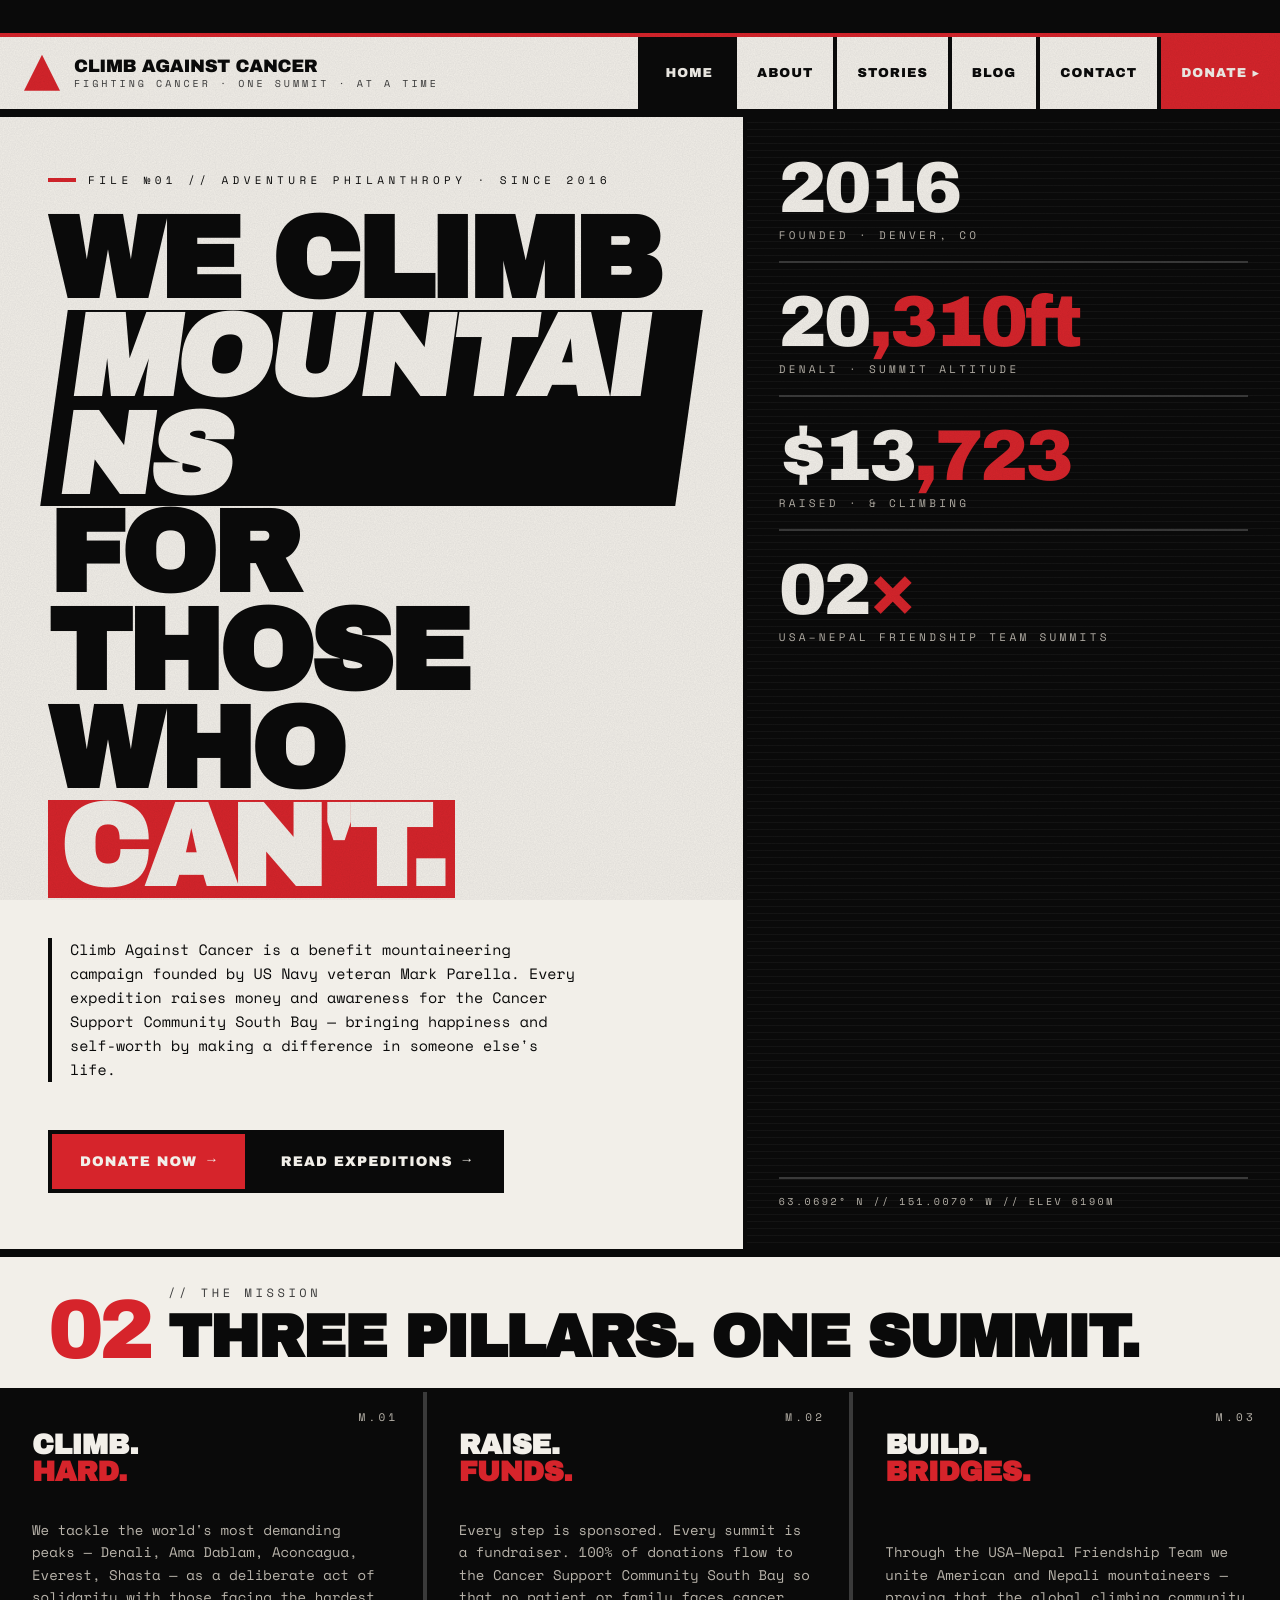
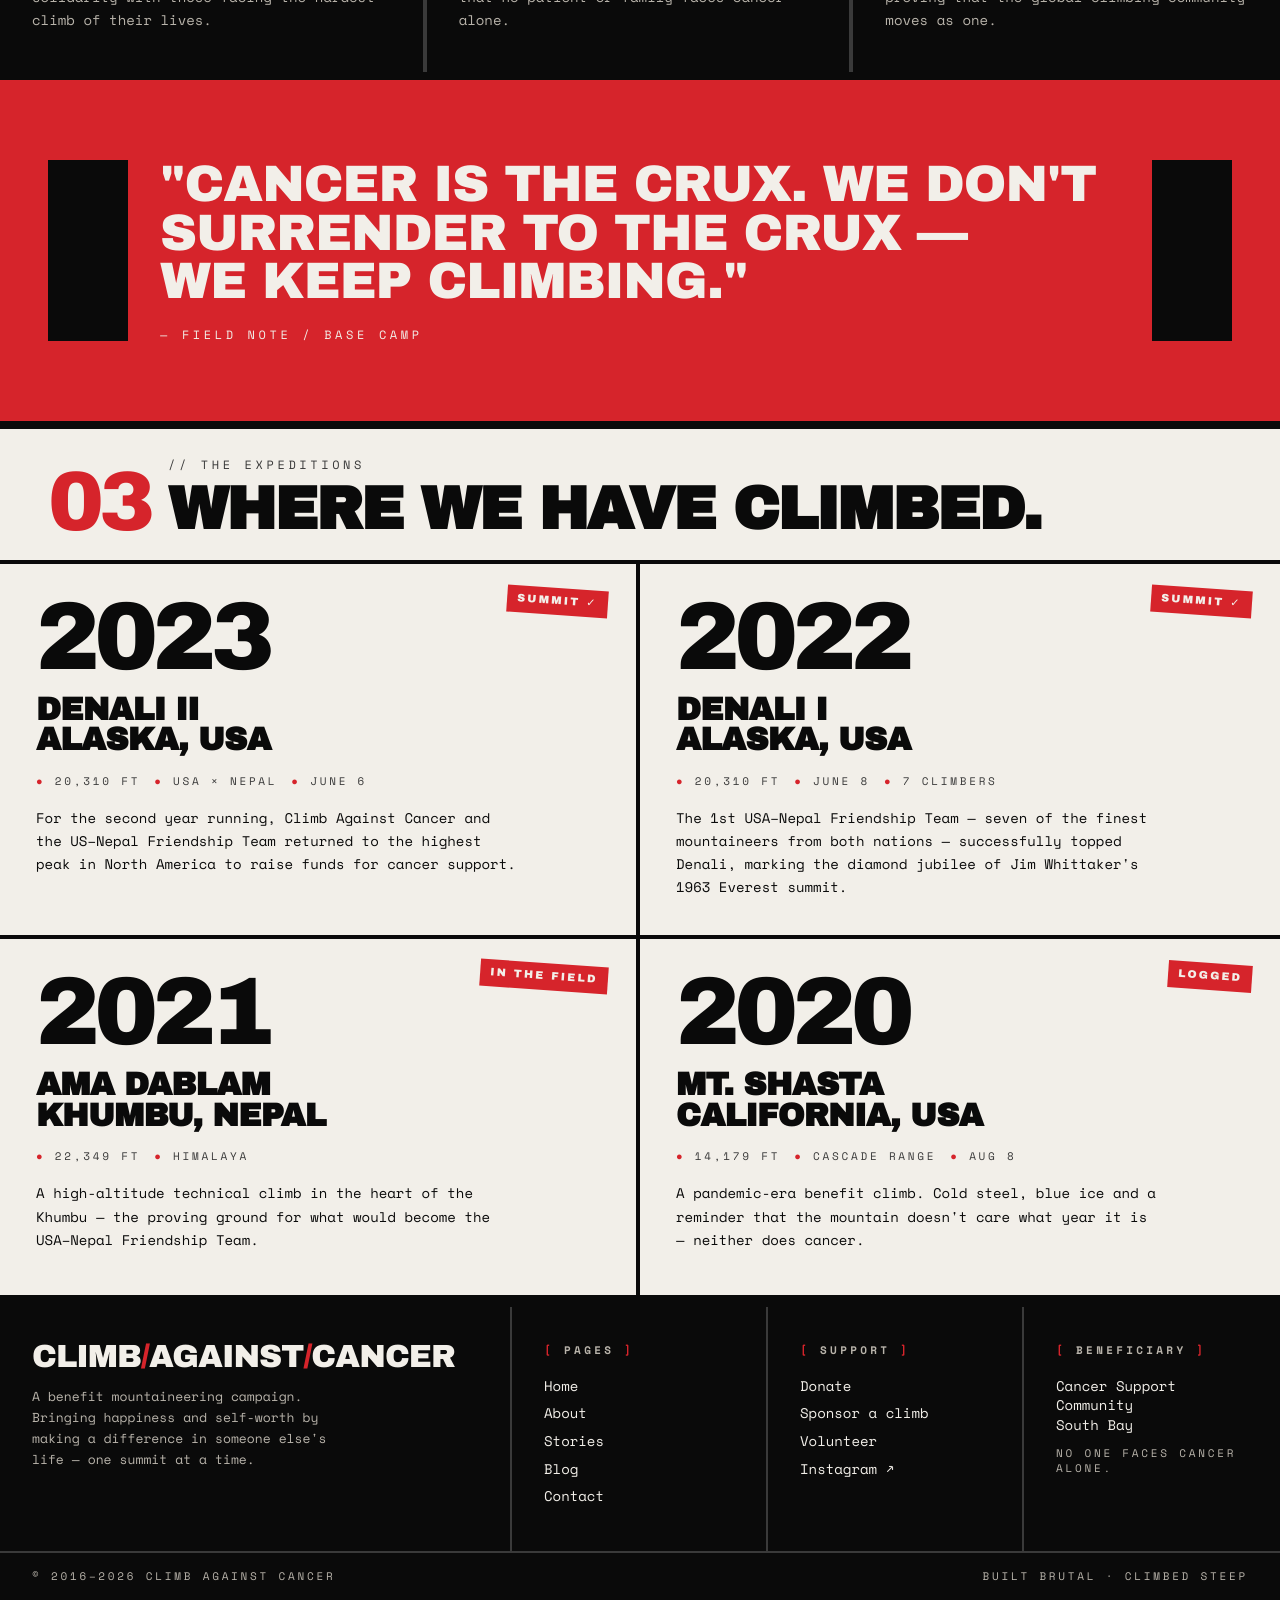
==== index.html @ 1053ac54 "Build brutalist Climb Against Cancer campaign site Stark multi-page static site (Home, About, Storie" ====
<!doctype html>
<html lang="en">
<head>
  <meta charset="utf-8" />
  <meta name="viewport" content="width=device-width, initial-scale=1" />
  <title>CLIMB AGAINST CANCER // Fighting cancer through adventure philanthropy</title>
  <meta name="description" content="Climb Against Cancer — founded 2016 by Mark Parella. Mountains climbed for those fighting cancer." />
  <link rel="stylesheet" href="styles.css" />
</head>
<body>

<div class="ticker">
  <div class="ticker__track">
    <span>EST. 2016</span>
    <span>DENVER · COLORADO</span>
    <span>BENEFITING CANCER SUPPORT COMMUNITY SOUTH BAY</span>
    <span>USA × NEPAL FRIENDSHIP TEAM</span>
    <span>DENALI · SHASTA · AMA DABLAM · ACONCAGUA · EVEREST</span>
    <span>NO ONE FACES CANCER ALONE</span>
    <span>EST. 2016</span>
    <span>DENVER · COLORADO</span>
    <span>BENEFITING CANCER SUPPORT COMMUNITY SOUTH BAY</span>
  </div>
</div>

<nav class="nav">
  <div class="nav__inner">
    <a class="brand" href="index.html">
      <span class="brand__mark"></span>
      <span class="brand__name">
        Climb Against Cancer
        <small>FIGHTING CANCER · ONE SUMMIT · AT A TIME</small>
      </span>
    </a>
    <div class="nav__links">
      <a href="index.html" class="is-active">Home</a>
      <a href="about.html">About</a>
      <a href="stories.html">Stories</a>
      <a href="blog.html">Blog</a>
      <a href="contact.html">Contact</a>
      <a href="contact.html#donate" class="is-cta">Donate ▸</a>
    </div>
  </div>
</nav>

<header class="hero">
  <div class="hero__grid">
    <div class="hero__main">
      <div>
        <p class="eyebrow">FILE №01 // ADVENTURE PHILANTHROPY · SINCE 2016</p>
        <h1 class="hero__title">
          We climb<br />
          <em>mountains</em><br />
          for those who<br />
          <strong>can't.</strong>
        </h1>
      </div>
      <p class="hero__lede">
        Climb Against Cancer is a benefit mountaineering campaign founded by US Navy
        veteran Mark Parella. Every expedition raises money and awareness for the
        Cancer Support Community South Bay — bringing happiness and self-worth by
        making a difference in someone else's life.
      </p>
      <div class="hero__cta">
        <a href="contact.html#donate" class="btn btn--blood">Donate Now <span class="btn__arrow">→</span></a>
        <a href="stories.html" class="btn btn--ink">Read Expeditions <span class="btn__arrow">→</span></a>
      </div>
    </div>

    <aside class="hero__side">
      <div class="hero__stats">
        <div class="stat">
          <div class="stat__num">2016</div>
          <div class="stat__label">Founded · Denver, CO</div>
          <hr />
        </div>
        <div class="stat">
          <div class="stat__num">20<span>,310</span><span style="color:var(--blood)">ft</span></div>
          <div class="stat__label">Denali · summit altitude</div>
          <hr />
        </div>
        <div class="stat">
          <div class="stat__num">$13<span>,723</span></div>
          <div class="stat__label">Raised · & climbing</div>
          <hr />
        </div>
        <div class="stat">
          <div class="stat__num">02<span>×</span></div>
          <div class="stat__label">USA–Nepal Friendship Team summits</div>
        </div>
      </div>
      <div class="hero__coords">63.0692° N // 151.0070° W // ELEV 6190M</div>
    </aside>
  </div>
</header>

<section>
  <div class="section-head">
    <div class="section-head__num">02</div>
    <h2 class="section-head__title">
      <small>// THE MISSION</small>
      Three pillars. One summit.
    </h2>
  </div>
  <div class="mission">
    <div class="mission__cell" data-num="M.01">
      <h3 class="mission__title">Climb. <span>Hard.</span></h3>
      <p class="mission__body">
        We tackle the world's most demanding peaks — Denali, Ama Dablam, Aconcagua,
        Everest, Shasta — as a deliberate act of solidarity with those facing the
        hardest climb of their lives.
      </p>
    </div>
    <div class="mission__cell" data-num="M.02">
      <h3 class="mission__title">Raise. <span>Funds.</span></h3>
      <p class="mission__body">
        Every step is sponsored. Every summit is a fundraiser. 100% of donations
        flow to the Cancer Support Community South Bay so that no patient or
        family faces cancer alone.
      </p>
    </div>
    <div class="mission__cell" data-num="M.03">
      <h3 class="mission__title">Build. <span>Bridges.</span></h3>
      <p class="mission__body">
        Through the USA–Nepal Friendship Team we unite American and Nepali
        mountaineers — proving that the global climbing community moves as one.
      </p>
    </div>
  </div>
</section>

<section class="quote">
  <div class="quote__bar"></div>
  <div>
    <p class="quote__text">
      "Cancer is the crux. We don't surrender to the crux —<br />
      we keep climbing."
      <span class="quote__attr">— FIELD NOTE / BASE CAMP</span>
    </p>
  </div>
  <div class="quote__bar"></div>
</section>

<section>
  <div class="section-head">
    <div class="section-head__num">03</div>
    <h2 class="section-head__title">
      <small>// THE EXPEDITIONS</small>
      Where we have climbed.
    </h2>
  </div>
  <div class="expeditions">
    <article class="expedition">
      <div class="expedition__year">2023</div>
      <h3 class="expedition__name">Denali II<br />Alaska, USA</h3>
      <p class="expedition__meta"><span>20,310 FT</span><span>USA × NEPAL</span><span>JUNE 6</span></p>
      <p class="expedition__body">
        For the second year running, Climb Against Cancer and the US–Nepal Friendship
        Team returned to the highest peak in North America to raise funds for cancer
        support.
      </p>
      <div class="expedition__tag">Summit ✓</div>
    </article>
    <article class="expedition">
      <div class="expedition__year">2022</div>
      <h3 class="expedition__name">Denali I<br />Alaska, USA</h3>
      <p class="expedition__meta"><span>20,310 FT</span><span>JUNE 8</span><span>7 CLIMBERS</span></p>
      <p class="expedition__body">
        The 1st USA–Nepal Friendship Team — seven of the finest mountaineers from
        both nations — successfully topped Denali, marking the diamond jubilee of
        Jim Whittaker's 1963 Everest summit.
      </p>
      <div class="expedition__tag">Summit ✓</div>
    </article>
    <article class="expedition">
      <div class="expedition__year">2021</div>
      <h3 class="expedition__name">Ama Dablam<br />Khumbu, Nepal</h3>
      <p class="expedition__meta"><span>22,349 FT</span><span>HIMALAYA</span></p>
      <p class="expedition__body">
        A high-altitude technical climb in the heart of the Khumbu — the
        proving ground for what would become the USA–Nepal Friendship Team.
      </p>
      <div class="expedition__tag">In the field</div>
    </article>
    <article class="expedition">
      <div class="expedition__year">2020</div>
      <h3 class="expedition__name">Mt. Shasta<br />California, USA</h3>
      <p class="expedition__meta"><span>14,179 FT</span><span>CASCADE RANGE</span><span>AUG 8</span></p>
      <p class="expedition__body">
        A pandemic-era benefit climb. Cold steel, blue ice and a reminder that the
        mountain doesn't care what year it is — neither does cancer.
      </p>
      <div class="expedition__tag">Logged</div>
    </article>
  </div>
</section>

<footer>
  <div class="foot">
    <div class="foot__cell">
      <div class="foot__brand">Climb<span>/</span>Against<span>/</span>Cancer</div>
      <p style="font-size:13px; color:var(--concrete); max-width:38ch; line-height:1.6;">
        A benefit mountaineering campaign. Bringing happiness and self-worth by
        making a difference in someone else's life — one summit at a time.
      </p>
    </div>
    <div class="foot__cell">
      <h4>Pages</h4>
      <ul>
        <li><a href="index.html">Home</a></li>
        <li><a href="about.html">About</a></li>
        <li><a href="stories.html">Stories</a></li>
        <li><a href="blog.html">Blog</a></li>
        <li><a href="contact.html">Contact</a></li>
      </ul>
    </div>
    <div class="foot__cell">
      <h4>Support</h4>
      <ul>
        <li><a href="contact.html#donate">Donate</a></li>
        <li><a href="contact.html">Sponsor a climb</a></li>
        <li><a href="contact.html">Volunteer</a></li>
        <li><a href="https://www.instagram.com/climbagainstcancer/" rel="noopener">Instagram ↗</a></li>
      </ul>
    </div>
    <div class="foot__cell">
      <h4>Beneficiary</h4>
      <ul>
        <li>Cancer Support Community<br />South Bay</li>
        <li style="margin-top:10px; color:var(--concrete); font-size:11px; letter-spacing:.25em; text-transform:uppercase;">No one faces cancer alone.</li>
      </ul>
    </div>
  </div>
  <div class="foot__bottom">
    <span>© 2016–2026 Climb Against Cancer</span>
    <span>Built brutal · Climbed steep</span>
  </div>
</footer>

</body>
</html>
---- styles.css ----
/* ============================================================
   CLIMB AGAINST CANCER — RAW BRUTALIST STYLESHEET
   ============================================================ */

@import url('https://fonts.googleapis.com/css2?family=Archivo+Black&family=Space+Mono:wght@400;700&family=Bebas+Neue&display=swap');

:root {
  --ink: #0a0a0a;
  --paper: #f2efe9;
  --blood: #d6242b;
  --concrete: #b8b3aa;
  --steel: #1c1c1c;
  --rebar: #3a3a3a;
  --warning: #f5d300;
  --bar: 4px;
  --slab: 8px;
}

* { box-sizing: border-box; margin: 0; padding: 0; }

html, body {
  background: var(--paper);
  color: var(--ink);
  font-family: 'Space Mono', 'Courier New', monospace;
  line-height: 1.4;
  -webkit-font-smoothing: none;
  font-smoothing: none;
  text-rendering: geometricPrecision;
}

/* ---- INDUSTRIAL NOISE TEXTURE ---- */
body::before {
  content: "";
  position: fixed;
  inset: 0;
  pointer-events: none;
  z-index: 999;
  opacity: 0.08;
  mix-blend-mode: multiply;
  background-image: url("data:image/svg+xml;utf8,<svg xmlns='http://www.w3.org/2000/svg' width='160' height='160'><filter id='n'><feTurbulence type='fractalNoise' baseFrequency='0.85' numOctaves='2' stitchTiles='stitch'/><feColorMatrix values='0 0 0 0 0 0 0 0 0 0 0 0 0 0 0 0 0 0 1 0'/></filter><rect width='100%' height='100%' filter='url(%23n)'/></svg>");
}

a { color: inherit; text-decoration: none; }

::selection { background: var(--blood); color: var(--paper); }

/* ============================================================
   TICKER BAR
   ============================================================ */
.ticker {
  background: var(--ink);
  color: var(--paper);
  border-bottom: var(--bar) solid var(--blood);
  overflow: hidden;
  white-space: nowrap;
  font-family: 'Space Mono', monospace;
  font-weight: 700;
  font-size: 12px;
  letter-spacing: 0.18em;
  text-transform: uppercase;
  padding: 8px 0;
}
.ticker__track {
  display: inline-block;
  padding-left: 100%;
  animation: scroll 28s linear infinite;
}
.ticker__track span { margin-right: 48px; }
.ticker__track span::before { content: "//// "; color: var(--blood); }
@keyframes scroll {
  0%   { transform: translateX(0); }
  100% { transform: translateX(-100%); }
}

/* ============================================================
   NAV
   ============================================================ */
.nav {
  background: var(--paper);
  border-bottom: var(--slab) solid var(--ink);
  padding: 0;
}
.nav__inner {
  display: grid;
  grid-template-columns: 1fr auto;
  align-items: stretch;
}
.brand {
  padding: 18px 24px;
  border-right: var(--bar) solid var(--ink);
  display: flex;
  align-items: center;
  gap: 14px;
}
.brand__mark {
  width: 36px; height: 36px;
  background: var(--blood);
  position: relative;
  flex-shrink: 0;
  clip-path: polygon(0 100%, 50% 0, 100% 100%);
}
.brand__name {
  font-family: 'Archivo Black', sans-serif;
  text-transform: uppercase;
  font-size: 18px;
  letter-spacing: -0.02em;
  line-height: 1;
}
.brand__name small {
  display: block;
  font-family: 'Space Mono', monospace;
  font-size: 10px;
  font-weight: 400;
  letter-spacing: 0.3em;
  margin-top: 4px;
  color: var(--rebar);
}
.nav__links {
  display: flex;
}
.nav__links a {
  padding: 0 20px;
  display: flex;
  align-items: center;
  font-family: 'Archivo Black', sans-serif;
  text-transform: uppercase;
  font-size: 13px;
  letter-spacing: 0.08em;
  border-left: var(--bar) solid var(--ink);
  background: var(--paper);
  transition: background 0.05s linear, color 0.05s linear;
}
.nav__links a:hover { background: var(--ink); color: var(--paper); }
.nav__links a.is-active { background: var(--ink); color: var(--paper); }
.nav__links a.is-cta { background: var(--blood); color: var(--paper); }
.nav__links a.is-cta:hover { background: var(--ink); }

/* ============================================================
   HERO
   ============================================================ */
.hero {
  position: relative;
  background: var(--paper);
  border-bottom: var(--slab) solid var(--ink);
  overflow: hidden;
}
.hero__grid {
  display: grid;
  grid-template-columns: 1.4fr 1fr;
  min-height: 70vh;
}
.hero__main {
  padding: 56px 48px;
  border-right: var(--bar) solid var(--ink);
  display: flex;
  flex-direction: column;
  justify-content: space-between;
  gap: 40px;
  position: relative;
}
.eyebrow {
  font-family: 'Space Mono', monospace;
  font-size: 11px;
  letter-spacing: 0.4em;
  text-transform: uppercase;
  display: flex;
  align-items: center;
  gap: 12px;
}
.eyebrow::before {
  content: "";
  width: 28px; height: 4px; background: var(--blood);
}
.hero__title {
  font-family: 'Archivo Black', sans-serif;
  text-transform: uppercase;
  font-size: clamp(56px, 9vw, 144px);
  line-height: 0.85;
  letter-spacing: -0.04em;
  word-break: break-word;
  margin-top: 24px;
}
.hero__title em {
  font-style: normal;
  background: var(--ink);
  color: var(--paper);
  padding: 0 0.1em;
  display: inline-block;
  transform: skewX(-8deg);
  margin: 0 0.05em;
}
.hero__title strong {
  background: var(--blood);
  color: var(--paper);
  padding: 0 0.1em;
  display: inline-block;
  font-weight: 900;
}
.hero__lede {
  max-width: 540px;
  font-size: 15px;
  line-height: 1.6;
  border-left: var(--bar) solid var(--ink);
  padding-left: 18px;
}
.hero__cta {
  display: flex;
  flex-wrap: wrap;
  gap: 0;
  margin-top: 8px;
}
.btn {
  font-family: 'Archivo Black', sans-serif;
  text-transform: uppercase;
  font-size: 14px;
  letter-spacing: 0.08em;
  padding: 18px 28px;
  border: var(--bar) solid var(--ink);
  background: var(--paper);
  color: var(--ink);
  cursor: pointer;
  display: inline-flex;
  align-items: center;
  gap: 10px;
  transition: transform 0.06s linear;
}
.btn:hover { transform: translate(-3px, -3px); box-shadow: 6px 6px 0 var(--ink); }
.btn--blood { background: var(--blood); color: var(--paper); border-color: var(--ink); }
.btn--ink   { background: var(--ink); color: var(--paper); }
.btn--blood:hover { box-shadow: 6px 6px 0 var(--ink); }
.btn__arrow { font-family: monospace; }

.hero__side {
  background: var(--ink);
  color: var(--paper);
  padding: 40px 32px;
  display: flex;
  flex-direction: column;
  justify-content: space-between;
  position: relative;
  overflow: hidden;
}
.hero__side::after {
  content: "";
  position: absolute;
  inset: 0;
  background-image:
    repeating-linear-gradient(
      0deg,
      transparent 0,
      transparent 6px,
      rgba(255,255,255,0.04) 6px,
      rgba(255,255,255,0.04) 7px
    );
  pointer-events: none;
}
.hero__stats { display: grid; gap: 28px; position: relative; z-index: 1; }
.stat__num {
  font-family: 'Archivo Black', sans-serif;
  font-size: 72px;
  line-height: 0.9;
  letter-spacing: -0.04em;
  color: var(--paper);
}
.stat__num span { color: var(--blood); }
.stat__label {
  font-family: 'Space Mono', monospace;
  font-size: 11px;
  text-transform: uppercase;
  letter-spacing: 0.3em;
  color: var(--concrete);
  margin-top: 6px;
}
.stat hr { border: 0; border-top: 2px solid var(--rebar); margin-top: 18px; }

.hero__coords {
  font-family: 'Space Mono', monospace;
  font-size: 10px;
  letter-spacing: 0.25em;
  text-transform: uppercase;
  color: var(--concrete);
  position: relative;
  z-index: 1;
  border-top: 2px solid var(--rebar);
  padding-top: 16px;
}

/* ============================================================
   SECTION SCAFFOLDING
   ============================================================ */
section { border-bottom: var(--slab) solid var(--ink); }

.section-head {
  display: grid;
  grid-template-columns: 120px 1fr;
  align-items: end;
  padding: 32px 48px 24px;
  background: var(--paper);
  border-bottom: var(--bar) solid var(--ink);
}
.section-head__num {
  font-family: 'Archivo Black', sans-serif;
  font-size: 84px;
  line-height: 0.8;
  color: var(--blood);
  letter-spacing: -0.06em;
}
.section-head__title {
  font-family: 'Archivo Black', sans-serif;
  text-transform: uppercase;
  font-size: clamp(32px, 5vw, 60px);
  line-height: 0.9;
  letter-spacing: -0.03em;
}
.section-head__title small {
  display: block;
  font-family: 'Space Mono', monospace;
  font-size: 12px;
  font-weight: 400;
  letter-spacing: 0.3em;
  margin-bottom: 10px;
  color: var(--rebar);
}

/* ============================================================
   MISSION SLABS
   ============================================================ */
.mission {
  display: grid;
  grid-template-columns: repeat(3, 1fr);
  background: var(--ink);
  color: var(--paper);
}
.mission__cell {
  padding: 40px 32px;
  border-right: var(--bar) solid var(--rebar);
  position: relative;
  min-height: 280px;
  display: flex;
  flex-direction: column;
  justify-content: space-between;
}
.mission__cell:last-child { border-right: 0; }
.mission__cell::before {
  content: attr(data-num);
  position: absolute;
  top: 18px; right: 24px;
  font-family: 'Space Mono', monospace;
  font-size: 11px;
  letter-spacing: 0.3em;
  color: var(--concrete);
}
.mission__title {
  font-family: 'Archivo Black', sans-serif;
  text-transform: uppercase;
  font-size: 28px;
  line-height: 0.95;
  letter-spacing: -0.02em;
}
.mission__title span { color: var(--blood); display: block; }
.mission__body {
  font-size: 14px;
  color: var(--concrete);
  line-height: 1.6;
  margin-top: 18px;
}

/* ============================================================
   EXPEDITION GRID (STORIES)
   ============================================================ */
.expeditions {
  display: grid;
  grid-template-columns: repeat(2, 1fr);
}
.expedition {
  padding: 36px 36px;
  border-right: var(--bar) solid var(--ink);
  border-bottom: var(--bar) solid var(--ink);
  background: var(--paper);
  position: relative;
  display: flex;
  flex-direction: column;
  gap: 18px;
  min-height: 360px;
  transition: background 0.08s linear, color 0.08s linear;
}
.expedition:nth-child(2n) { border-right: 0; }
.expedition:hover { background: var(--ink); color: var(--paper); }
.expedition:hover .expedition__year { color: var(--blood); }
.expedition:hover .expedition__meta { color: var(--concrete); }
.expedition__year {
  font-family: 'Archivo Black', sans-serif;
  font-size: 96px;
  line-height: 0.8;
  letter-spacing: -0.06em;
  color: var(--ink);
}
.expedition__name {
  font-family: 'Archivo Black', sans-serif;
  text-transform: uppercase;
  font-size: 32px;
  line-height: 0.95;
  letter-spacing: -0.02em;
}
.expedition__meta {
  font-family: 'Space Mono', monospace;
  font-size: 11px;
  text-transform: uppercase;
  letter-spacing: 0.25em;
  color: var(--rebar);
  display: flex;
  gap: 14px;
  flex-wrap: wrap;
}
.expedition__meta span::before { content: "● "; color: var(--blood); }
.expedition__body { font-size: 14px; line-height: 1.65; max-width: 56ch; }
.expedition__tag {
  position: absolute;
  top: 24px; right: 28px;
  background: var(--blood);
  color: var(--paper);
  font-family: 'Archivo Black', sans-serif;
  font-size: 11px;
  letter-spacing: 0.2em;
  text-transform: uppercase;
  padding: 6px 10px;
  transform: rotate(4deg);
}

/* ============================================================
   BLOG LIST
   ============================================================ */
.posts { background: var(--paper); }
.post {
  display: grid;
  grid-template-columns: 180px 1fr 220px;
  align-items: stretch;
  border-bottom: var(--bar) solid var(--ink);
  background: var(--paper);
  transition: background 0.08s linear, color 0.08s linear;
}
.post:hover { background: var(--ink); color: var(--paper); }
.post:hover .post__date small { color: var(--concrete); }
.post:hover .post__date { background: var(--blood); color: var(--paper); }
.post:hover .post__cta { background: var(--blood); color: var(--paper); border-left-color: var(--blood); }
.post__date {
  background: var(--ink);
  color: var(--paper);
  padding: 28px 24px;
  font-family: 'Archivo Black', sans-serif;
  font-size: 28px;
  line-height: 0.95;
  letter-spacing: -0.02em;
  display: flex;
  flex-direction: column;
  justify-content: center;
  text-transform: uppercase;
}
.post__date small {
  display: block;
  font-family: 'Space Mono', monospace;
  font-size: 11px;
  font-weight: 400;
  letter-spacing: 0.3em;
  color: var(--concrete);
  margin-top: 6px;
}
.post__body { padding: 28px 32px; }
.post__title {
  font-family: 'Archivo Black', sans-serif;
  text-transform: uppercase;
  font-size: 26px;
  line-height: 1;
  letter-spacing: -0.02em;
  margin-bottom: 12px;
}
.post__excerpt { font-size: 14px; line-height: 1.6; max-width: 60ch; }
.post__tags {
  margin-top: 14px;
  display: flex;
  gap: 8px;
  flex-wrap: wrap;
}
.post__tags span {
  font-family: 'Space Mono', monospace;
  font-size: 10px;
  letter-spacing: 0.25em;
  text-transform: uppercase;
  border: 2px solid currentColor;
  padding: 3px 8px;
}
.post__cta {
  border-left: var(--bar) solid var(--ink);
  display: flex;
  align-items: center;
  justify-content: center;
  font-family: 'Archivo Black', sans-serif;
  text-transform: uppercase;
  font-size: 14px;
  letter-spacing: 0.1em;
}

/* ============================================================
   ABOUT PAGE BLOCKS
   ============================================================ */
.split {
  display: grid;
  grid-template-columns: 1fr 1fr;
}
.split__cell {
  padding: 48px;
  border-right: var(--bar) solid var(--ink);
}
.split__cell:last-child { border-right: 0; }
.split__cell--ink { background: var(--ink); color: var(--paper); }
.split__cell--blood { background: var(--blood); color: var(--paper); }

.bio__name {
  font-family: 'Archivo Black', sans-serif;
  text-transform: uppercase;
  font-size: clamp(40px, 6vw, 84px);
  line-height: 0.85;
  letter-spacing: -0.03em;
}
.bio__role {
  font-family: 'Space Mono', monospace;
  text-transform: uppercase;
  font-size: 12px;
  letter-spacing: 0.3em;
  margin-top: 14px;
  margin-bottom: 28px;
}
.bio__role::before { content: "// "; color: var(--blood); }
.bio p { margin-bottom: 14px; font-size: 15px; line-height: 1.65; }
.bio p:first-of-type::first-letter {
  font-family: 'Archivo Black', sans-serif;
  font-size: 64px;
  line-height: 0.8;
  float: left;
  padding-right: 10px;
  padding-top: 4px;
  color: var(--blood);
}

.summits {
  list-style: none;
  display: grid;
  gap: 0;
  border-top: 2px solid var(--rebar);
  margin-top: 24px;
}
.summits li {
  display: grid;
  grid-template-columns: 60px 1fr auto;
  align-items: center;
  gap: 18px;
  padding: 16px 0;
  border-bottom: 2px solid var(--rebar);
  font-family: 'Space Mono', monospace;
  font-size: 13px;
  text-transform: uppercase;
  letter-spacing: 0.1em;
}
.summits li b {
  font-family: 'Archivo Black', sans-serif;
  font-size: 18px;
  color: var(--blood);
}
.summits li span { color: var(--concrete); font-size: 11px; letter-spacing: 0.25em; }

/* ============================================================
   CONTACT
   ============================================================ */
.contact {
  display: grid;
  grid-template-columns: 1fr 1fr;
}
.contact__panel {
  padding: 48px;
  border-right: var(--bar) solid var(--ink);
}
.contact__panel:last-child { border-right: 0; }
.contact__panel--ink {
  background: var(--ink);
  color: var(--paper);
}
.field {
  display: block;
  margin-bottom: 22px;
}
.field label {
  display: block;
  font-family: 'Space Mono', monospace;
  font-size: 11px;
  letter-spacing: 0.3em;
  text-transform: uppercase;
  margin-bottom: 8px;
}
.field label::before { content: "▸ "; color: var(--blood); }
.field input,
.field textarea,
.field select {
  width: 100%;
  border: var(--bar) solid var(--ink);
  background: var(--paper);
  color: var(--ink);
  font-family: 'Space Mono', monospace;
  font-size: 14px;
  padding: 14px 16px;
  outline: none;
}
.field input:focus,
.field textarea:focus,
.field select:focus { border-color: var(--blood); }
.field textarea { min-height: 140px; resize: vertical; }

.contact__details dt {
  font-family: 'Archivo Black', sans-serif;
  text-transform: uppercase;
  font-size: 14px;
  letter-spacing: 0.1em;
  color: var(--blood);
  margin-top: 24px;
}
.contact__details dd {
  font-family: 'Space Mono', monospace;
  font-size: 14px;
  margin-top: 6px;
  word-break: break-word;
}

/* ============================================================
   QUOTE / CALLOUT
   ============================================================ */
.quote {
  background: var(--blood);
  color: var(--paper);
  padding: 80px 48px;
  text-align: left;
  display: grid;
  grid-template-columns: 80px 1fr 80px;
  gap: 32px;
  align-items: center;
}
.quote__bar {
  height: 100%;
  background: var(--ink);
  min-height: 80px;
}
.quote__text {
  font-family: 'Archivo Black', sans-serif;
  text-transform: uppercase;
  font-size: clamp(28px, 4vw, 56px);
  line-height: 0.95;
  letter-spacing: -0.02em;
}
.quote__attr {
  display: block;
  font-family: 'Space Mono', monospace;
  font-size: 12px;
  font-weight: 400;
  letter-spacing: 0.3em;
  margin-top: 24px;
  text-transform: uppercase;
}

/* ============================================================
   FOOTER
   ============================================================ */
footer {
  background: var(--ink);
  color: var(--paper);
  padding: 0;
}
.foot {
  display: grid;
  grid-template-columns: 2fr 1fr 1fr 1fr;
  border-bottom: 2px solid var(--rebar);
}
.foot__cell {
  padding: 36px 32px;
  border-right: 2px solid var(--rebar);
}
.foot__cell:last-child { border-right: 0; }
.foot__cell h4 {
  font-family: 'Space Mono', monospace;
  font-size: 11px;
  letter-spacing: 0.3em;
  text-transform: uppercase;
  color: var(--concrete);
  margin-bottom: 18px;
}
.foot__cell h4::before { content: "[ "; color: var(--blood); }
.foot__cell h4::after  { content: " ]"; color: var(--blood); }
.foot__cell ul { list-style: none; }
.foot__cell li { margin-bottom: 8px; font-size: 14px; }
.foot__cell li a:hover { color: var(--blood); }
.foot__brand {
  font-family: 'Archivo Black', sans-serif;
  text-transform: uppercase;
  font-size: 32px;
  line-height: 0.9;
  letter-spacing: -0.03em;
  margin-bottom: 14px;
}
.foot__brand span { color: var(--blood); }
.foot__bottom {
  padding: 16px 32px;
  display: flex;
  justify-content: space-between;
  font-family: 'Space Mono', monospace;
  font-size: 11px;
  letter-spacing: 0.25em;
  text-transform: uppercase;
  color: var(--concrete);
}

/* ============================================================
   PAGE HEADER (sub-pages)
   ============================================================ */
.page-head {
  background: var(--paper);
  border-bottom: var(--slab) solid var(--ink);
  padding: 64px 48px 48px;
  display: grid;
  grid-template-columns: 1fr auto;
  align-items: end;
  gap: 32px;
  position: relative;
  overflow: hidden;
}
.page-head::after {
  content: "";
  position: absolute;
  right: -80px;
  bottom: -80px;
  width: 280px;
  height: 280px;
  background: var(--blood);
  transform: rotate(45deg);
  opacity: 0.85;
  z-index: 0;
}
.page-head__inner { position: relative; z-index: 1; }
.page-head__title {
  font-family: 'Archivo Black', sans-serif;
  text-transform: uppercase;
  font-size: clamp(64px, 11vw, 180px);
  line-height: 0.82;
  letter-spacing: -0.05em;
}
.page-head__lede {
  margin-top: 20px;
  max-width: 560px;
  font-size: 15px;
  line-height: 1.6;
  border-left: var(--bar) solid var(--ink);
  padding-left: 18px;
}
.page-head__id {
  font-family: 'Space Mono', monospace;
  font-size: 11px;
  letter-spacing: 0.4em;
  text-transform: uppercase;
  color: var(--rebar);
  position: relative;
  z-index: 1;
  text-align: right;
}
.page-head__id b {
  display: block;
  font-family: 'Archivo Black', sans-serif;
  font-size: 64px;
  line-height: 0.9;
  color: var(--ink);
  margin-top: 6px;
  letter-spacing: -0.04em;
}

/* ============================================================
   RESPONSIVE
   ============================================================ */
@media (max-width: 960px) {
  .hero__grid,
  .mission,
  .expeditions,
  .split,
  .contact,
  .foot { grid-template-columns: 1fr; }
  .hero__main, .split__cell, .contact__panel { border-right: 0; border-bottom: var(--bar) solid var(--ink); }
  .mission__cell { border-right: 0; border-bottom: var(--bar) solid var(--rebar); }
  .expedition { border-right: 0 !important; }
  .post { grid-template-columns: 1fr; }
  .post__cta { border-left: 0; border-top: var(--bar) solid var(--ink); padding: 18px; }
  .nav__inner { grid-template-columns: 1fr; }
  .nav__links { overflow-x: auto; }
  .nav__links a { padding: 16px 14px; font-size: 12px; }
  .section-head { grid-template-columns: 80px 1fr; padding: 24px 24px 20px; }
  .section-head__num { font-size: 56px; }
  .page-head { padding: 40px 24px 32px; grid-template-columns: 1fr; }
  .quote { grid-template-columns: 1fr; padding: 48px 24px; }
  .quote__bar { display: none; }
  .foot__cell { border-right: 0; border-bottom: 2px solid var(--rebar); }
}
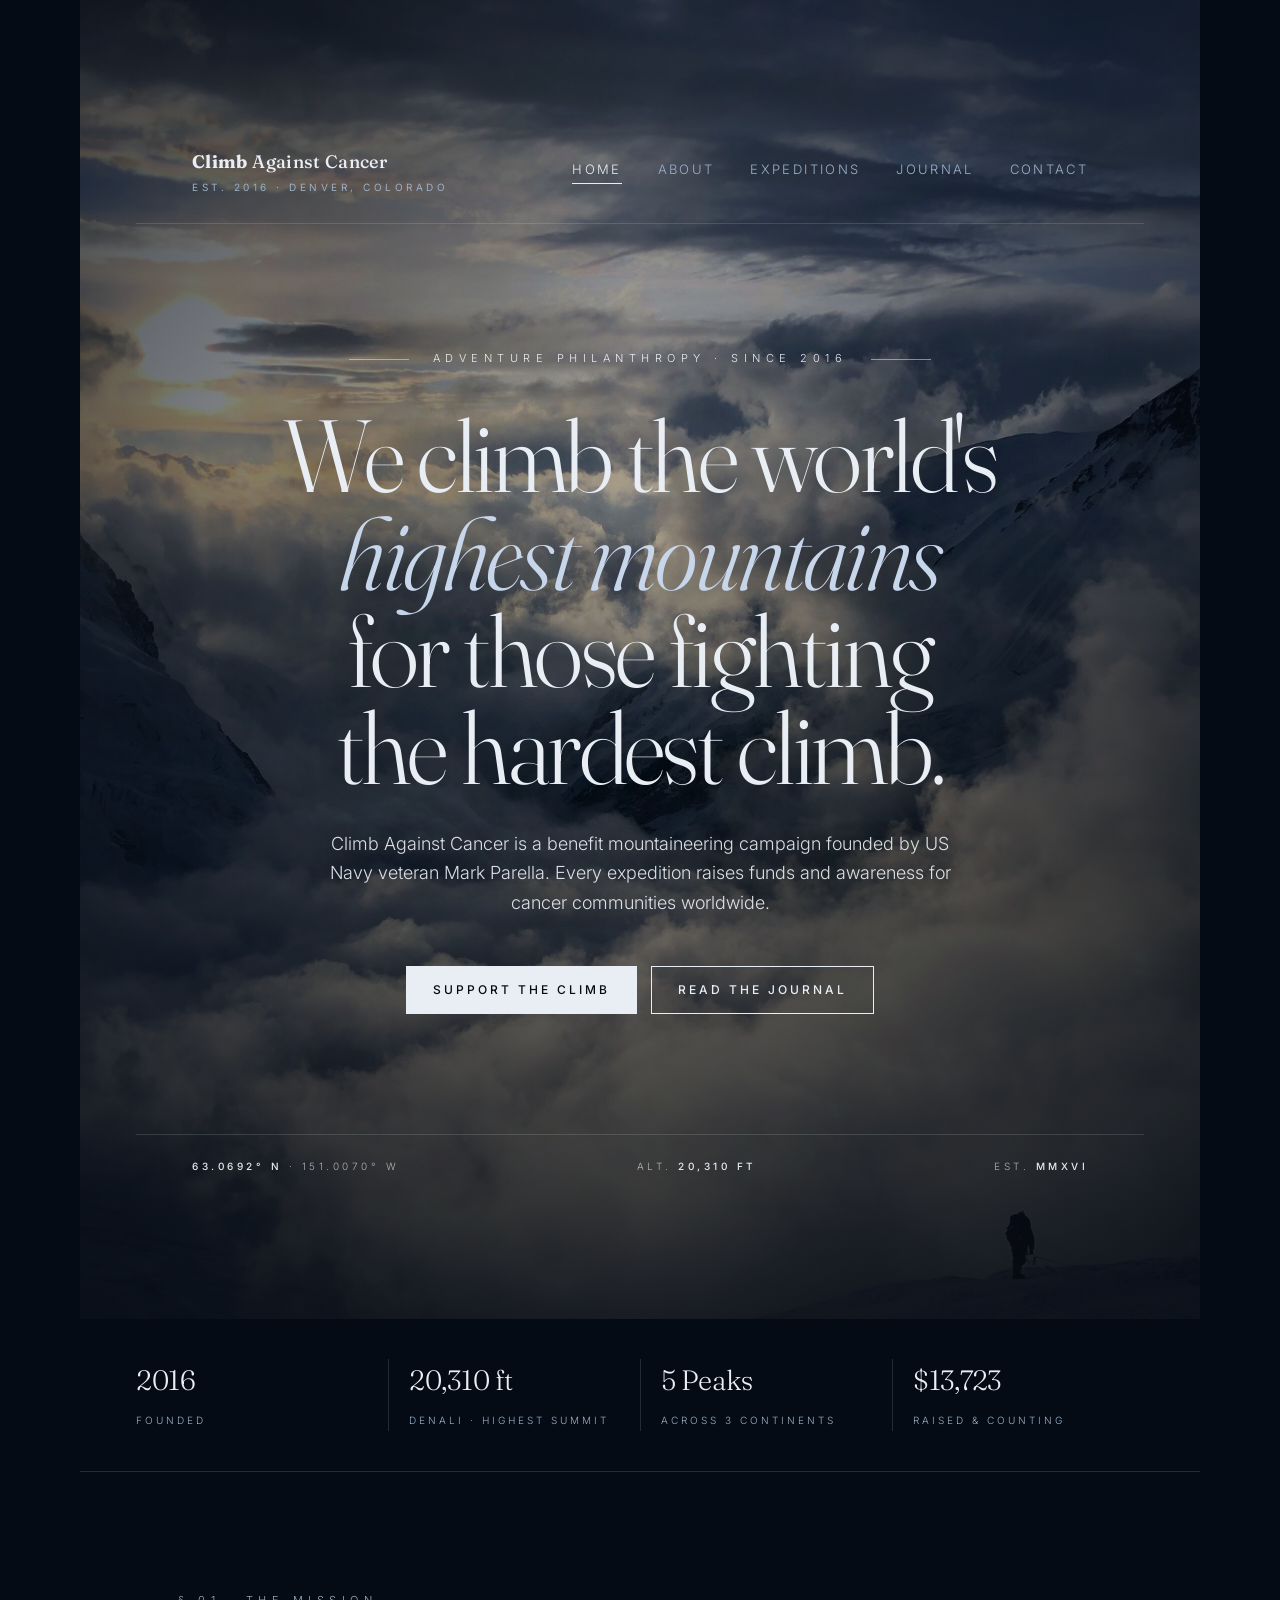
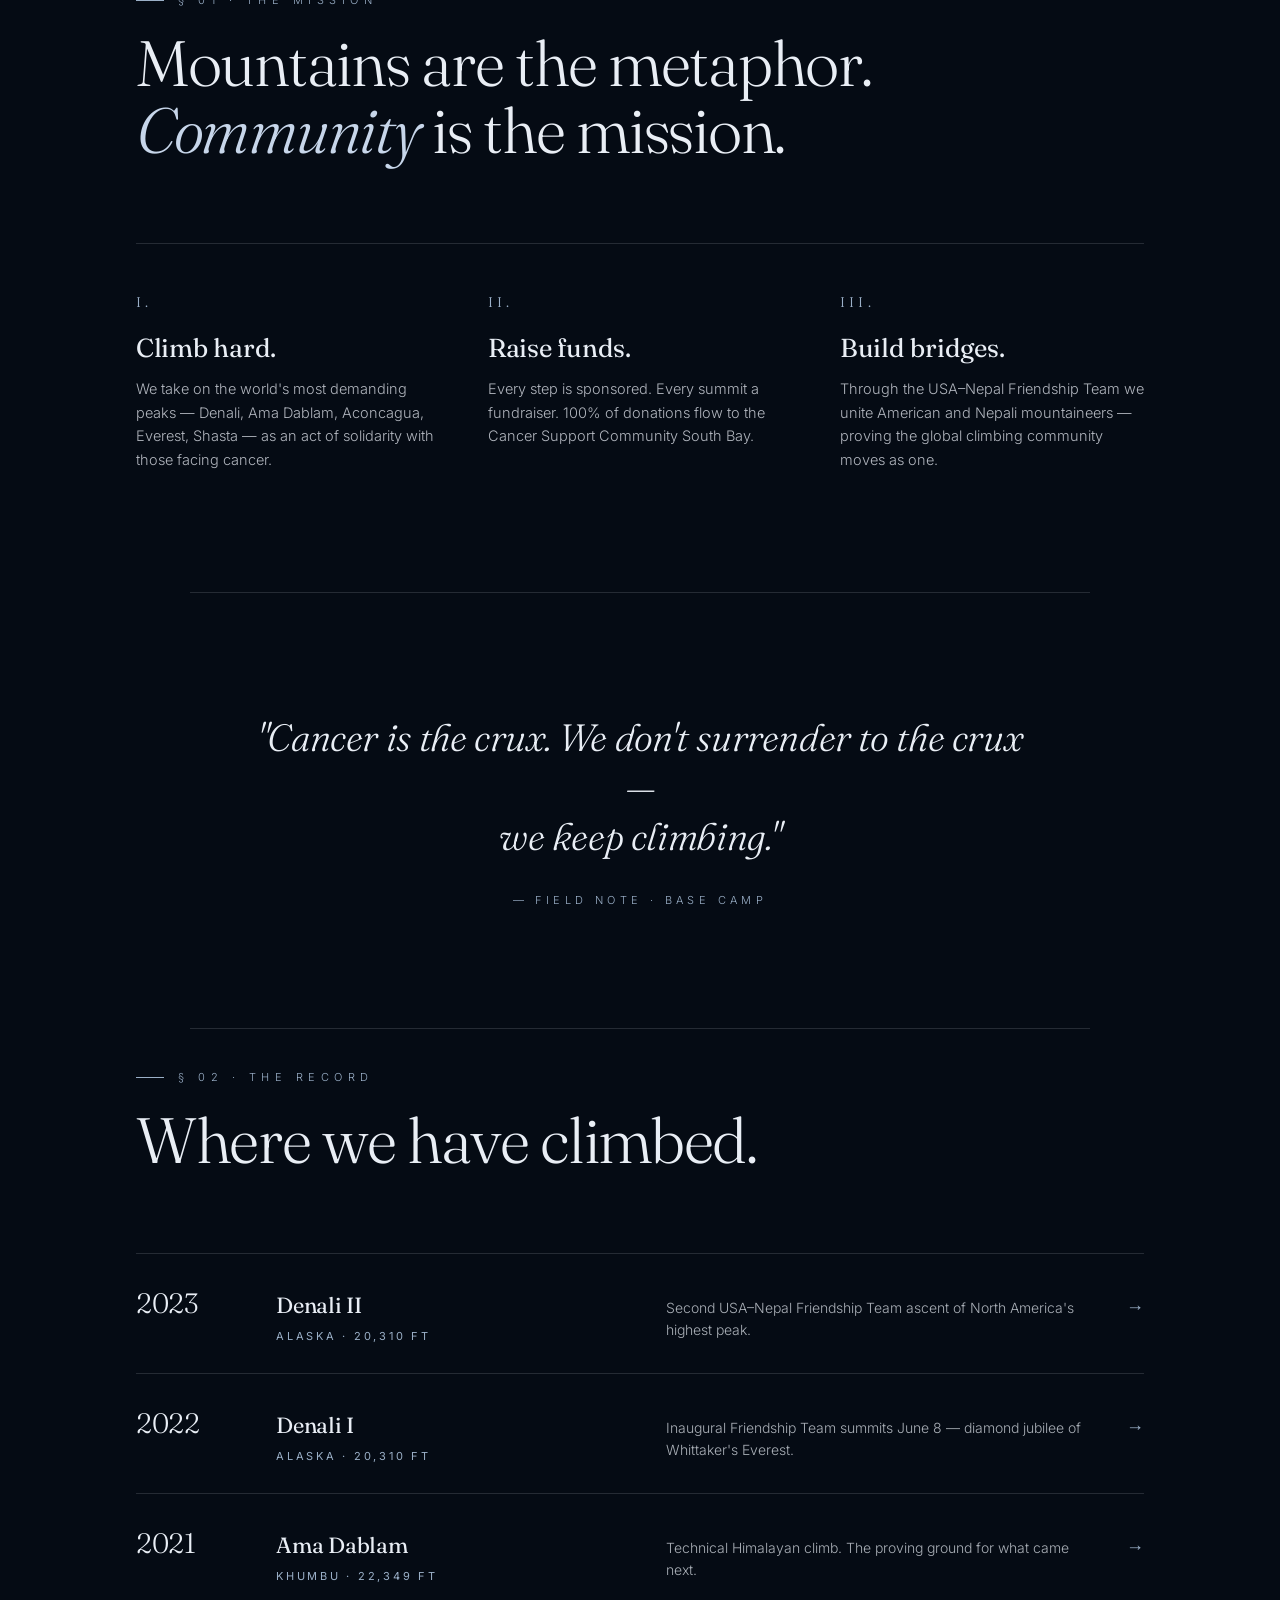
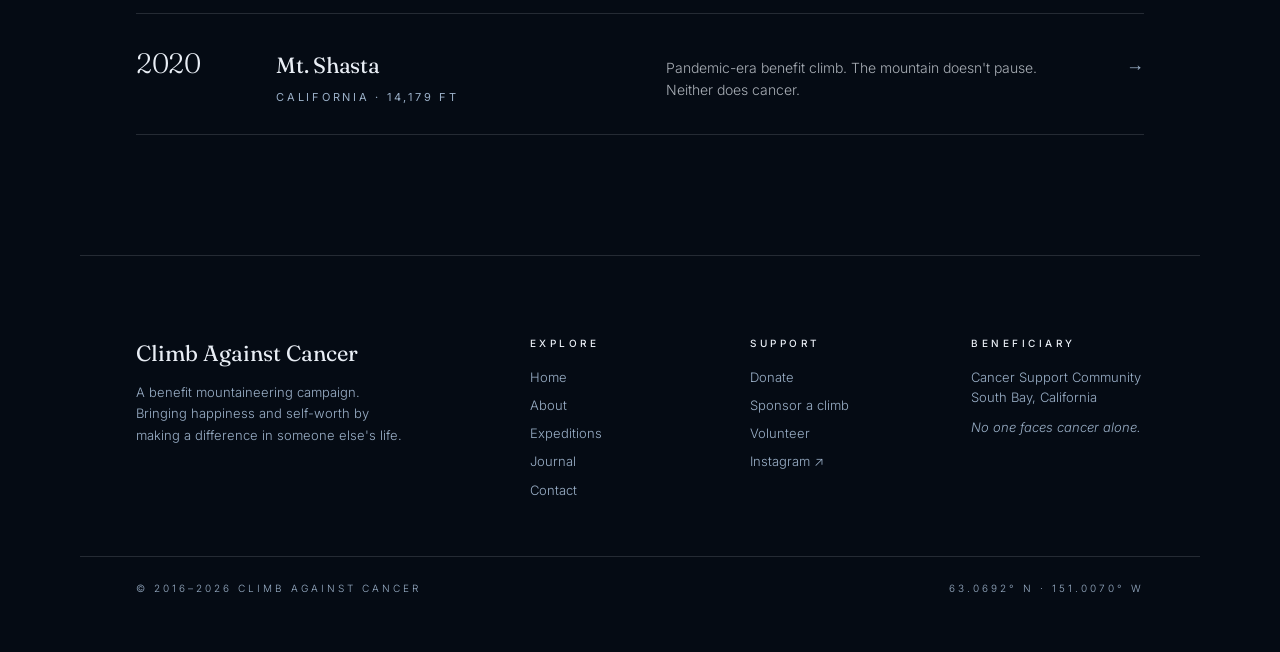
==== commit 71dfa34a: "Replace brutalist design with alpine editorial treatment - Dark navy palette with photographic hero " ====
--- a/index.html
+++ b/index.html
@@ -3,239 +3,176 @@
 <head>
   <meta charset="utf-8" />
   <meta name="viewport" content="width=device-width, initial-scale=1" />
-  <title>CLIMB AGAINST CANCER // Fighting cancer through adventure philanthropy</title>
-  <meta name="description" content="Climb Against Cancer — founded 2016 by Mark Parella. Mountains climbed for those fighting cancer." />
+  <title>Climb Against Cancer — Fighting cancer through adventure philanthropy</title>
+  <meta name="description" content="Climb Against Cancer — founded 2016 by Mark Parella. Climbing the world's highest mountains for those fighting the hardest climb." />
   <link rel="stylesheet" href="styles.css" />
 </head>
 <body>
 
-<div class="ticker">
-  <div class="ticker__track">
-    <span>EST. 2016</span>
-    <span>DENVER · COLORADO</span>
-    <span>BENEFITING CANCER SUPPORT COMMUNITY SOUTH BAY</span>
-    <span>USA × NEPAL FRIENDSHIP TEAM</span>
-    <span>DENALI · SHASTA · AMA DABLAM · ACONCAGUA · EVEREST</span>
-    <span>NO ONE FACES CANCER ALONE</span>
-    <span>EST. 2016</span>
-    <span>DENVER · COLORADO</span>
-    <span>BENEFITING CANCER SUPPORT COMMUNITY SOUTH BAY</span>
+<section class="hero">
+  <div class="hero__photo">
+    <img src="assets/hero.jpg" alt="Climber above a sea of clouds on Denali at sunrise" />
   </div>
-</div>
+  <div class="hero__overlay"></div>
+  <div class="hero__grain"></div>
 
-<nav class="nav">
-  <div class="nav__inner">
+  <nav class="nav">
     <a class="brand" href="index.html">
-      <span class="brand__mark"></span>
-      <span class="brand__name">
-        Climb Against Cancer
-        <small>FIGHTING CANCER · ONE SUMMIT · AT A TIME</small>
-      </span>
+      <b>Climb</b> Against Cancer
+      <small>Est. 2016 · Denver, Colorado</small>
     </a>
     <div class="nav__links">
       <a href="index.html" class="is-active">Home</a>
       <a href="about.html">About</a>
-      <a href="stories.html">Stories</a>
-      <a href="blog.html">Blog</a>
+      <a href="stories.html">Expeditions</a>
+      <a href="blog.html">Journal</a>
       <a href="contact.html">Contact</a>
-      <a href="contact.html#donate" class="is-cta">Donate ▸</a>
+    </div>
+  </nav>
+
+  <div class="hero__inner">
+    <div class="eyebrow">Adventure Philanthropy · Since 2016</div>
+    <h1>
+      We climb the world's<br />
+      <em>highest mountains</em><br />
+      for those fighting<br />
+      the hardest climb.
+    </h1>
+    <p class="lede">
+      Climb Against Cancer is a benefit mountaineering campaign founded by US
+      Navy veteran Mark Parella. Every expedition raises funds and awareness
+      for cancer communities worldwide.
+    </p>
+    <div class="cta-row">
+      <a class="btn btn--solid" href="contact.html#donate">Support the Climb</a>
+      <a class="btn" href="blog.html">Read the Journal</a>
     </div>
   </div>
-</nav>
 
-<header class="hero">
-  <div class="hero__grid">
-    <div class="hero__main">
-      <div>
-        <p class="eyebrow">FILE №01 // ADVENTURE PHILANTHROPY · SINCE 2016</p>
-        <h1 class="hero__title">
-          We climb<br />
-          <em>mountains</em><br />
-          for those who<br />
-          <strong>can't.</strong>
-        </h1>
-      </div>
-      <p class="hero__lede">
-        Climb Against Cancer is a benefit mountaineering campaign founded by US Navy
-        veteran Mark Parella. Every expedition raises money and awareness for the
-        Cancer Support Community South Bay — bringing happiness and self-worth by
-        making a difference in someone else's life.
-      </p>
-      <div class="hero__cta">
-        <a href="contact.html#donate" class="btn btn--blood">Donate Now <span class="btn__arrow">→</span></a>
-        <a href="stories.html" class="btn btn--ink">Read Expeditions <span class="btn__arrow">→</span></a>
-      </div>
-    </div>
+  <div class="hero__coords">
+    <span><b>63.0692° N</b> · 151.0070° W</span>
+    <span>Alt. <b>20,310 ft</b></span>
+    <span>Est. <b>MMXVI</b></span>
+  </div>
+</section>
 
-    <aside class="hero__side">
-      <div class="hero__stats">
-        <div class="stat">
-          <div class="stat__num">2016</div>
-          <div class="stat__label">Founded · Denver, CO</div>
-          <hr />
-        </div>
-        <div class="stat">
-          <div class="stat__num">20<span>,310</span><span style="color:var(--blood)">ft</span></div>
-          <div class="stat__label">Denali · summit altitude</div>
-          <hr />
-        </div>
-        <div class="stat">
-          <div class="stat__num">$13<span>,723</span></div>
-          <div class="stat__label">Raised · & climbing</div>
-          <hr />
-        </div>
-        <div class="stat">
-          <div class="stat__num">02<span>×</span></div>
-          <div class="stat__label">USA–Nepal Friendship Team summits</div>
-        </div>
-      </div>
-      <div class="hero__coords">63.0692° N // 151.0070° W // ELEV 6190M</div>
-    </aside>
-  </div>
-</header>
+<div class="coords">
+  <div><b>2016</b><span>Founded</span></div>
+  <div><b>20,310 ft</b><span>Denali · Highest summit</span></div>
+  <div><b>5 Peaks</b><span>Across 3 continents</span></div>
+  <div><b>$13,723</b><span>Raised &amp; counting</span></div>
+</div>
 
 <section>
-  <div class="section-head">
-    <div class="section-head__num">02</div>
-    <h2 class="section-head__title">
-      <small>// THE MISSION</small>
-      Three pillars. One summit.
-    </h2>
-  </div>
-  <div class="mission">
-    <div class="mission__cell" data-num="M.01">
-      <h3 class="mission__title">Climb. <span>Hard.</span></h3>
-      <p class="mission__body">
-        We tackle the world's most demanding peaks — Denali, Ama Dablam, Aconcagua,
-        Everest, Shasta — as a deliberate act of solidarity with those facing the
-        hardest climb of their lives.
+  <div class="section-label">§ 01 · The Mission</div>
+  <h2 class="section-title">Mountains are the metaphor. <em>Community</em> is the mission.</h2>
+  <div class="pillars">
+    <div class="pillar">
+      <div class="num">I.</div>
+      <h3>Climb hard.</h3>
+      <p>
+        We take on the world's most demanding peaks — Denali, Ama Dablam,
+        Aconcagua, Everest, Shasta — as an act of solidarity with those facing
+        cancer.
       </p>
     </div>
-    <div class="mission__cell" data-num="M.02">
-      <h3 class="mission__title">Raise. <span>Funds.</span></h3>
-      <p class="mission__body">
-        Every step is sponsored. Every summit is a fundraiser. 100% of donations
-        flow to the Cancer Support Community South Bay so that no patient or
-        family faces cancer alone.
+    <div class="pillar">
+      <div class="num">II.</div>
+      <h3>Raise funds.</h3>
+      <p>
+        Every step is sponsored. Every summit a fundraiser. 100% of donations
+        flow to the Cancer Support Community South Bay.
       </p>
     </div>
-    <div class="mission__cell" data-num="M.03">
-      <h3 class="mission__title">Build. <span>Bridges.</span></h3>
-      <p class="mission__body">
+    <div class="pillar">
+      <div class="num">III.</div>
+      <h3>Build bridges.</h3>
+      <p>
         Through the USA–Nepal Friendship Team we unite American and Nepali
-        mountaineers — proving that the global climbing community moves as one.
+        mountaineers — proving the global climbing community moves as one.
       </p>
     </div>
   </div>
 </section>
 
 <section class="quote">
-  <div class="quote__bar"></div>
-  <div>
-    <p class="quote__text">
-      "Cancer is the crux. We don't surrender to the crux —<br />
-      we keep climbing."
-      <span class="quote__attr">— FIELD NOTE / BASE CAMP</span>
-    </p>
-  </div>
-  <div class="quote__bar"></div>
+  <blockquote>
+    "Cancer is the crux. We don't surrender to the crux —<br />
+    we keep climbing."
+    <cite>— Field note · Base camp</cite>
+  </blockquote>
 </section>
 
-<section>
-  <div class="section-head">
-    <div class="section-head__num">03</div>
-    <h2 class="section-head__title">
-      <small>// THE EXPEDITIONS</small>
-      Where we have climbed.
-    </h2>
-  </div>
-  <div class="expeditions">
-    <article class="expedition">
-      <div class="expedition__year">2023</div>
-      <h3 class="expedition__name">Denali II<br />Alaska, USA</h3>
-      <p class="expedition__meta"><span>20,310 FT</span><span>USA × NEPAL</span><span>JUNE 6</span></p>
-      <p class="expedition__body">
-        For the second year running, Climb Against Cancer and the US–Nepal Friendship
-        Team returned to the highest peak in North America to raise funds for cancer
-        support.
-      </p>
-      <div class="expedition__tag">Summit ✓</div>
-    </article>
-    <article class="expedition">
-      <div class="expedition__year">2022</div>
-      <h3 class="expedition__name">Denali I<br />Alaska, USA</h3>
-      <p class="expedition__meta"><span>20,310 FT</span><span>JUNE 8</span><span>7 CLIMBERS</span></p>
-      <p class="expedition__body">
-        The 1st USA–Nepal Friendship Team — seven of the finest mountaineers from
-        both nations — successfully topped Denali, marking the diamond jubilee of
-        Jim Whittaker's 1963 Everest summit.
-      </p>
-      <div class="expedition__tag">Summit ✓</div>
-    </article>
-    <article class="expedition">
-      <div class="expedition__year">2021</div>
-      <h3 class="expedition__name">Ama Dablam<br />Khumbu, Nepal</h3>
-      <p class="expedition__meta"><span>22,349 FT</span><span>HIMALAYA</span></p>
-      <p class="expedition__body">
-        A high-altitude technical climb in the heart of the Khumbu — the
-        proving ground for what would become the USA–Nepal Friendship Team.
-      </p>
-      <div class="expedition__tag">In the field</div>
-    </article>
-    <article class="expedition">
-      <div class="expedition__year">2020</div>
-      <h3 class="expedition__name">Mt. Shasta<br />California, USA</h3>
-      <p class="expedition__meta"><span>14,179 FT</span><span>CASCADE RANGE</span><span>AUG 8</span></p>
-      <p class="expedition__body">
-        A pandemic-era benefit climb. Cold steel, blue ice and a reminder that the
-        mountain doesn't care what year it is — neither does cancer.
-      </p>
-      <div class="expedition__tag">Logged</div>
-    </article>
+<section class="tight">
+  <div class="section-label">§ 02 · The Record</div>
+  <h2 class="section-title">Where we have climbed.</h2>
+  <div class="exp-list">
+    <a class="exp" href="stories.html">
+      <div class="exp__year">2023</div>
+      <div class="exp__peak">Denali II <small>Alaska · 20,310 ft</small></div>
+      <div class="exp__note">Second USA–Nepal Friendship Team ascent of North America's highest peak.</div>
+      <div class="exp__arrow">→</div>
+    </a>
+    <a class="exp" href="stories.html">
+      <div class="exp__year">2022</div>
+      <div class="exp__peak">Denali I <small>Alaska · 20,310 ft</small></div>
+      <div class="exp__note">Inaugural Friendship Team summits June 8 — diamond jubilee of Whittaker's Everest.</div>
+      <div class="exp__arrow">→</div>
+    </a>
+    <a class="exp" href="stories.html">
+      <div class="exp__year">2021</div>
+      <div class="exp__peak">Ama Dablam <small>Khumbu · 22,349 ft</small></div>
+      <div class="exp__note">Technical Himalayan climb. The proving ground for what came next.</div>
+      <div class="exp__arrow">→</div>
+    </a>
+    <a class="exp" href="stories.html">
+      <div class="exp__year">2020</div>
+      <div class="exp__peak">Mt. Shasta <small>California · 14,179 ft</small></div>
+      <div class="exp__note">Pandemic-era benefit climb. The mountain doesn't pause. Neither does cancer.</div>
+      <div class="exp__arrow">→</div>
+    </a>
   </div>
 </section>
 
-<footer>
-  <div class="foot">
-    <div class="foot__cell">
-      <div class="foot__brand">Climb<span>/</span>Against<span>/</span>Cancer</div>
-      <p style="font-size:13px; color:var(--concrete); max-width:38ch; line-height:1.6;">
-        A benefit mountaineering campaign. Bringing happiness and self-worth by
-        making a difference in someone else's life — one summit at a time.
-      </p>
-    </div>
-    <div class="foot__cell">
-      <h4>Pages</h4>
-      <ul>
-        <li><a href="index.html">Home</a></li>
-        <li><a href="about.html">About</a></li>
-        <li><a href="stories.html">Stories</a></li>
-        <li><a href="blog.html">Blog</a></li>
-        <li><a href="contact.html">Contact</a></li>
-      </ul>
-    </div>
-    <div class="foot__cell">
-      <h4>Support</h4>
-      <ul>
-        <li><a href="contact.html#donate">Donate</a></li>
-        <li><a href="contact.html">Sponsor a climb</a></li>
-        <li><a href="contact.html">Volunteer</a></li>
-        <li><a href="https://www.instagram.com/climbagainstcancer/" rel="noopener">Instagram ↗</a></li>
-      </ul>
-    </div>
-    <div class="foot__cell">
-      <h4>Beneficiary</h4>
-      <ul>
-        <li>Cancer Support Community<br />South Bay</li>
-        <li style="margin-top:10px; color:var(--concrete); font-size:11px; letter-spacing:.25em; text-transform:uppercase;">No one faces cancer alone.</li>
-      </ul>
-    </div>
+<footer class="site">
+  <div>
+    <div class="foot-brand">Climb Against Cancer</div>
+    <p style="line-height:1.65; max-width:34ch;">
+      A benefit mountaineering campaign. Bringing happiness and self-worth by
+      making a difference in someone else's life.
+    </p>
   </div>
-  <div class="foot__bottom">
-    <span>© 2016–2026 Climb Against Cancer</span>
-    <span>Built brutal · Climbed steep</span>
+  <div>
+    <h4>Explore</h4>
+    <ul>
+      <li><a href="index.html">Home</a></li>
+      <li><a href="about.html">About</a></li>
+      <li><a href="stories.html">Expeditions</a></li>
+      <li><a href="blog.html">Journal</a></li>
+      <li><a href="contact.html">Contact</a></li>
+    </ul>
+  </div>
+  <div>
+    <h4>Support</h4>
+    <ul>
+      <li><a href="contact.html#donate">Donate</a></li>
+      <li><a href="contact.html">Sponsor a climb</a></li>
+      <li><a href="contact.html">Volunteer</a></li>
+      <li><a href="https://www.instagram.com/climbagainstcancer/" rel="noopener">Instagram ↗</a></li>
+    </ul>
+  </div>
+  <div>
+    <h4>Beneficiary</h4>
+    <ul>
+      <li>Cancer Support Community<br />South Bay, California</li>
+      <li style="margin-top:10px; font-style:italic;">No one faces cancer alone.</li>
+    </ul>
   </div>
 </footer>
+<div class="foot-bottom">
+  <span>© 2016–2026 Climb Against Cancer</span>
+  <span>63.0692° N · 151.0070° W</span>
+</div>
 
 </body>
 </html>
--- a/styles.css
+++ b/styles.css
@@ -1,804 +1,694 @@
 /* ============================================================
-   CLIMB AGAINST CANCER — RAW BRUTALIST STYLESHEET
-   ============================================================ */
-
-@import url('https://fonts.googleapis.com/css2?family=Archivo+Black&family=Space+Mono:wght@400;700&family=Bebas+Neue&display=swap');
+   CLIMB AGAINST CANCER — ALPINE EDITORIAL
+   ============================================================ */
+
+@import url('https://fonts.googleapis.com/css2?family=Fraunces:ital,opsz,wght@0,9..144,300;0,9..144,400;0,9..144,500;0,9..144,700;1,9..144,300;1,9..144,400&family=Inter:wght@300;400;500;600&display=swap');
 
 :root {
-  --ink: #0a0a0a;
-  --paper: #f2efe9;
-  --blood: #d6242b;
-  --concrete: #b8b3aa;
-  --steel: #1c1c1c;
-  --rebar: #3a3a3a;
-  --warning: #f5d300;
-  --bar: 4px;
-  --slab: 8px;
+  --navy-0: #050b14;
+  --navy-1: #0a1524;
+  --navy-2: #0f2033;
+  --navy-3: #17304a;
+  --ice:    #e9eef5;
+  --mist:   #9bb0c8;
+  --rule:   rgba(233, 238, 245, 0.14);
+  --rule-strong: rgba(233, 238, 245, 0.28);
+  --accent: #c7d6ea;
+  --warm:   #e9c48b;
 }
 
 * { box-sizing: border-box; margin: 0; padding: 0; }
 
 html, body {
-  background: var(--paper);
-  color: var(--ink);
-  font-family: 'Space Mono', 'Courier New', monospace;
-  line-height: 1.4;
-  -webkit-font-smoothing: none;
-  font-smoothing: none;
-  text-rendering: geometricPrecision;
-}
-
-/* ---- INDUSTRIAL NOISE TEXTURE ---- */
-body::before {
+  background: var(--navy-0);
+  color: var(--ice);
+  font-family: 'Inter', system-ui, sans-serif;
+  font-weight: 300;
+  line-height: 1.55;
+  font-size: 16px;
+  -webkit-font-smoothing: antialiased;
+  text-rendering: optimizeLegibility;
+}
+
+a { color: inherit; text-decoration: none; }
+::selection { background: var(--ice); color: var(--navy-0); }
+
+img { max-width: 100%; display: block; }
+
+/* ============================================================
+   HERO (home only)
+   ============================================================ */
+.hero {
+  position: relative;
+  min-height: 100vh;
+  display: grid;
+  grid-template-rows: auto 1fr auto;
+  overflow: hidden;
+  isolation: isolate;
+}
+.hero__photo {
+  position: absolute;
+  inset: 0;
+  z-index: -2;
+  filter: saturate(0.92) contrast(1.02);
+}
+.hero__photo img {
+  width: 100%;
+  height: 100%;
+  object-fit: cover;
+}
+.hero__overlay {
+  position: absolute;
+  inset: 0;
+  z-index: -1;
+  background:
+    linear-gradient(180deg, rgba(5,11,20,0.55) 0%, rgba(5,11,20,0.2) 35%, rgba(5,11,20,0.85) 100%),
+    linear-gradient(90deg,  rgba(5,11,20,0.5) 0%, rgba(5,11,20,0.05) 50%, rgba(5,11,20,0.5) 100%);
+}
+.hero__grain {
+  position: absolute;
+  inset: 0;
+  z-index: 0;
+  pointer-events: none;
+  opacity: 0.05;
+  mix-blend-mode: overlay;
+  background-image: url("data:image/svg+xml;utf8,<svg xmlns='http://www.w3.org/2000/svg' width='180' height='180'><filter id='n'><feTurbulence type='fractalNoise' baseFrequency='.9' numOctaves='2' stitchTiles='stitch'/></filter><rect width='100%' height='100%' filter='url(%23n)'/></svg>");
+}
+
+.hero__inner {
+  position: relative;
+  z-index: 5;
+  max-width: 1120px;
+  width: 100%;
+  margin: 0 auto;
+  padding: 120px 56px 120px;
+  text-align: center;
+  align-self: center;
+}
+
+.hero h1 {
+  font-family: 'Fraunces', serif;
+  font-weight: 300;
+  font-size: clamp(56px, 8vw, 124px);
+  line-height: 0.95;
+  letter-spacing: -0.025em;
+  margin-bottom: 32px;
+  text-shadow: 0 2px 40px rgba(0,0,0,0.6);
+}
+.hero h1 em { font-style: italic; font-weight: 300; color: var(--accent); }
+
+.hero p.lede {
+  max-width: 640px;
+  margin: 0 auto 48px;
+  font-size: 18px;
+  font-weight: 300;
+  color: rgba(233,238,245,0.92);
+  line-height: 1.65;
+  text-shadow: 0 1px 20px rgba(0,0,0,0.5);
+}
+
+.hero__coords {
+  position: relative;
+  z-index: 5;
+  display: flex;
+  justify-content: space-between;
+  flex-wrap: wrap;
+  gap: 16px;
+  padding: 24px 56px;
+  font-size: 10px;
+  letter-spacing: 0.35em;
+  text-transform: uppercase;
+  color: rgba(233, 238, 245, 0.7);
+  border-top: 1px solid var(--rule);
+}
+.hero__coords b { font-weight: 500; color: var(--ice); }
+
+/* ============================================================
+   NAV (shared — sits inside hero or page-head)
+   ============================================================ */
+.nav {
+  position: relative;
+  z-index: 10;
+  display: grid;
+  grid-template-columns: 1fr auto;
+  align-items: center;
+  padding: 28px 56px;
+  border-bottom: 1px solid var(--rule);
+}
+.brand {
+  font-family: 'Fraunces', serif;
+  font-weight: 500;
+  font-size: 18px;
+  letter-spacing: 0.02em;
+}
+.brand b { font-weight: 700; }
+.brand small {
+  display: block;
+  font-family: 'Inter', sans-serif;
+  font-weight: 400;
+  font-size: 10px;
+  letter-spacing: 0.35em;
+  text-transform: uppercase;
+  color: var(--mist);
+  margin-top: 4px;
+}
+.nav__links {
+  display: flex;
+  gap: 36px;
+  font-size: 13px;
+  letter-spacing: 0.18em;
+  text-transform: uppercase;
+  color: var(--mist);
+}
+.nav__links a {
+  padding-bottom: 4px;
+  border-bottom: 1px solid transparent;
+  transition: color .2s, border-color .2s;
+}
+.nav__links a:hover,
+.nav__links a.is-active {
+  color: var(--ice);
+  border-bottom-color: var(--ice);
+}
+
+/* Shared eyebrow */
+.eyebrow {
+  font-size: 11px;
+  letter-spacing: 0.5em;
+  text-transform: uppercase;
+  color: var(--ice);
+  position: relative;
+  display: inline-block;
+  padding: 0 24px;
+  margin-bottom: 40px;
+}
+.eyebrow::before,
+.eyebrow::after {
   content: "";
-  position: fixed;
-  inset: 0;
+  position: absolute;
+  top: 50%;
+  width: 60px;
+  height: 1px;
+  background: rgba(233,238,245,0.5);
+}
+.eyebrow::before { right: 100%; }
+.eyebrow::after { left: 100%; }
+
+/* ============================================================
+   BUTTONS
+   ============================================================ */
+.cta-row { display: inline-flex; gap: 14px; flex-wrap: wrap; justify-content: center; }
+.btn {
+  padding: 14px 26px;
+  border: 1px solid var(--ice);
+  background: transparent;
+  color: var(--ice);
+  font-family: 'Inter', sans-serif;
+  font-size: 12px;
+  font-weight: 500;
+  letter-spacing: 0.25em;
+  text-transform: uppercase;
+  cursor: pointer;
+  transition: background .2s, color .2s, border-color .2s;
+  display: inline-flex;
+  align-items: center;
+  gap: 10px;
+  text-decoration: none;
+}
+.btn--solid { background: var(--ice); color: var(--navy-0); }
+.btn:hover { background: var(--accent); color: var(--navy-0); border-color: var(--accent); }
+.btn--solid:hover { background: transparent; color: var(--ice); border-color: var(--ice); }
+
+/* ============================================================
+   PAGE HEAD (non-home pages)
+   ============================================================ */
+.page-head {
+  position: relative;
+  background:
+    radial-gradient(ellipse at 50% -20%, #12243c 0%, var(--navy-1) 45%, var(--navy-0) 100%);
+  border-bottom: 1px solid var(--rule);
+  overflow: hidden;
+  isolation: isolate;
+}
+.page-head__ridge {
+  position: absolute;
+  left: 0; right: 0; bottom: -1px;
+  z-index: 0;
+  opacity: 0.65;
   pointer-events: none;
-  z-index: 999;
-  opacity: 0.08;
-  mix-blend-mode: multiply;
-  background-image: url("data:image/svg+xml;utf8,<svg xmlns='http://www.w3.org/2000/svg' width='160' height='160'><filter id='n'><feTurbulence type='fractalNoise' baseFrequency='0.85' numOctaves='2' stitchTiles='stitch'/><feColorMatrix values='0 0 0 0 0 0 0 0 0 0 0 0 0 0 0 0 0 0 1 0'/></filter><rect width='100%' height='100%' filter='url(%23n)'/></svg>");
-}
-
-a { color: inherit; text-decoration: none; }
-
-::selection { background: var(--blood); color: var(--paper); }
-
-/* ============================================================
-   TICKER BAR
-   ============================================================ */
-.ticker {
-  background: var(--ink);
-  color: var(--paper);
-  border-bottom: var(--bar) solid var(--blood);
-  overflow: hidden;
-  white-space: nowrap;
-  font-family: 'Space Mono', monospace;
-  font-weight: 700;
-  font-size: 12px;
-  letter-spacing: 0.18em;
-  text-transform: uppercase;
-  padding: 8px 0;
-}
-.ticker__track {
-  display: inline-block;
-  padding-left: 100%;
-  animation: scroll 28s linear infinite;
-}
-.ticker__track span { margin-right: 48px; }
-.ticker__track span::before { content: "//// "; color: var(--blood); }
-@keyframes scroll {
-  0%   { transform: translateX(0); }
-  100% { transform: translateX(-100%); }
-}
-
-/* ============================================================
-   NAV
-   ============================================================ */
-.nav {
-  background: var(--paper);
-  border-bottom: var(--slab) solid var(--ink);
-  padding: 0;
-}
-.nav__inner {
-  display: grid;
-  grid-template-columns: 1fr auto;
-  align-items: stretch;
-}
-.brand {
-  padding: 18px 24px;
-  border-right: var(--bar) solid var(--ink);
+}
+.page-head__ridge svg { width: 100%; height: auto; display: block; }
+.page-head__inner {
+  position: relative;
+  z-index: 2;
+  max-width: 1120px;
+  margin: 0 auto;
+  padding: 120px 56px 140px;
+  text-align: center;
+}
+.page-head__title {
+  font-family: 'Fraunces', serif;
+  font-weight: 300;
+  font-size: clamp(56px, 8vw, 120px);
+  line-height: 0.9;
+  letter-spacing: -0.03em;
+  margin-bottom: 20px;
+}
+.page-head__title em { font-style: italic; color: var(--accent); }
+.page-head__lede {
+  max-width: 580px;
+  margin: 0 auto;
+  font-size: 17px;
+  line-height: 1.65;
+  color: rgba(233,238,245,0.82);
+}
+
+/* ============================================================
+   COORDS / STATS STRIP (home)
+   ============================================================ */
+.coords {
+  position: relative;
+  z-index: 5;
+  display: grid;
+  grid-template-columns: repeat(4, 1fr);
+  max-width: 1120px;
+  margin: 0 auto;
+  padding: 40px 56px;
+  border-bottom: 1px solid var(--rule);
+  color: var(--mist);
+}
+.coords > div {
+  border-left: 1px solid var(--rule);
+  padding-left: 20px;
+}
+.coords > div:first-child { border-left: 0; padding-left: 0; }
+.coords b {
+  display: block;
+  font-family: 'Fraunces', serif;
+  font-weight: 300;
+  font-size: 28px;
+  color: var(--ice);
+  letter-spacing: -0.01em;
+  margin-bottom: 4px;
+}
+.coords span { font-size: 10px; letter-spacing: 0.3em; text-transform: uppercase; }
+
+/* ============================================================
+   SECTIONS
+   ============================================================ */
+section {
+  max-width: 1120px;
+  margin: 0 auto;
+  padding: 120px 56px;
+}
+section.tight  { padding-top: 40px; padding-bottom: 120px; }
+
+.section-label {
+  font-size: 11px;
+  letter-spacing: 0.5em;
+  text-transform: uppercase;
+  color: var(--mist);
+  margin-bottom: 20px;
   display: flex;
   align-items: center;
   gap: 14px;
 }
-.brand__mark {
-  width: 36px; height: 36px;
-  background: var(--blood);
-  position: relative;
-  flex-shrink: 0;
-  clip-path: polygon(0 100%, 50% 0, 100% 100%);
-}
-.brand__name {
-  font-family: 'Archivo Black', sans-serif;
-  text-transform: uppercase;
+.section-label::before {
+  content: "";
+  width: 28px; height: 1px; background: var(--mist);
+}
+.section-title {
+  font-family: 'Fraunces', serif;
+  font-weight: 300;
+  font-size: clamp(36px, 5vw, 64px);
+  line-height: 1.05;
+  letter-spacing: -0.02em;
+  margin-bottom: 80px;
+  max-width: 22ch;
+}
+.section-title em { font-style: italic; color: var(--accent); }
+
+/* ============================================================
+   PILLARS (mission)
+   ============================================================ */
+.pillars {
+  display: grid;
+  grid-template-columns: repeat(3, 1fr);
+  gap: 48px;
+  border-top: 1px solid var(--rule);
+  padding-top: 48px;
+}
+.pillar .num {
+  font-family: 'Fraunces', serif;
+  font-weight: 300;
+  font-size: 14px;
+  letter-spacing: 0.3em;
+  color: var(--mist);
+  margin-bottom: 20px;
+}
+.pillar h3 {
+  font-family: 'Fraunces', serif;
+  font-weight: 400;
+  font-size: 26px;
+  line-height: 1.1;
+  margin-bottom: 14px;
+  letter-spacing: -0.01em;
+}
+.pillar p {
+  color: rgba(233,238,245,0.75);
+  font-size: 14.5px;
+  line-height: 1.65;
+}
+
+/* ============================================================
+   EXPEDITION LIST
+   ============================================================ */
+.exp-list { border-top: 1px solid var(--rule); }
+.exp {
+  display: grid;
+  grid-template-columns: 100px 1fr 1.2fr auto;
+  align-items: baseline;
+  gap: 40px;
+  padding: 28px 0;
+  border-bottom: 1px solid var(--rule);
+  transition: padding .25s;
+}
+.exp:hover { padding-left: 10px; padding-right: 10px; }
+.exp__year {
+  font-family: 'Fraunces', serif;
+  font-weight: 300;
+  font-size: 28px;
+  letter-spacing: -0.01em;
+  color: var(--ice);
+}
+.exp__peak {
+  font-family: 'Fraunces', serif;
+  font-weight: 400;
+  font-size: 22px;
+  letter-spacing: -0.01em;
+}
+.exp__peak small {
+  display: block;
+  font-family: 'Inter', sans-serif;
+  font-weight: 400;
+  font-size: 11px;
+  letter-spacing: 0.25em;
+  text-transform: uppercase;
+  color: var(--mist);
+  margin-top: 6px;
+}
+.exp__note { color: rgba(233,238,245,0.72); font-size: 14px; }
+.exp__arrow {
+  font-family: 'Fraunces', serif;
   font-size: 18px;
-  letter-spacing: -0.02em;
-  line-height: 1;
-}
-.brand__name small {
+  color: var(--mist);
+  transition: transform .2s, color .2s;
+}
+.exp:hover .exp__arrow { transform: translateX(4px); color: var(--ice); }
+
+/* ============================================================
+   QUOTE
+   ============================================================ */
+.quote {
+  max-width: 900px;
+  margin: 0 auto;
+  padding: 120px 56px;
+  text-align: center;
+  border-top: 1px solid var(--rule);
+  border-bottom: 1px solid var(--rule);
+}
+.quote blockquote {
+  font-family: 'Fraunces', serif;
+  font-style: italic;
+  font-weight: 300;
+  font-size: clamp(26px, 3.2vw, 38px);
+  line-height: 1.3;
+  color: var(--ice);
+  letter-spacing: -0.01em;
+}
+.quote cite {
   display: block;
-  font-family: 'Space Mono', monospace;
-  font-size: 10px;
-  font-weight: 400;
-  letter-spacing: 0.3em;
-  margin-top: 4px;
-  color: var(--rebar);
-}
-.nav__links {
-  display: flex;
-}
-.nav__links a {
-  padding: 0 20px;
-  display: flex;
-  align-items: center;
-  font-family: 'Archivo Black', sans-serif;
-  text-transform: uppercase;
-  font-size: 13px;
-  letter-spacing: 0.08em;
-  border-left: var(--bar) solid var(--ink);
-  background: var(--paper);
-  transition: background 0.05s linear, color 0.05s linear;
-}
-.nav__links a:hover { background: var(--ink); color: var(--paper); }
-.nav__links a.is-active { background: var(--ink); color: var(--paper); }
-.nav__links a.is-cta { background: var(--blood); color: var(--paper); }
-.nav__links a.is-cta:hover { background: var(--ink); }
-
-/* ============================================================
-   HERO
-   ============================================================ */
-.hero {
-  position: relative;
-  background: var(--paper);
-  border-bottom: var(--slab) solid var(--ink);
-  overflow: hidden;
-}
-.hero__grid {
-  display: grid;
-  grid-template-columns: 1.4fr 1fr;
-  min-height: 70vh;
-}
-.hero__main {
-  padding: 56px 48px;
-  border-right: var(--bar) solid var(--ink);
-  display: flex;
-  flex-direction: column;
-  justify-content: space-between;
-  gap: 40px;
-  position: relative;
-}
-.eyebrow {
-  font-family: 'Space Mono', monospace;
+  margin-top: 32px;
+  font-family: 'Inter', sans-serif;
+  font-style: normal;
   font-size: 11px;
   letter-spacing: 0.4em;
   text-transform: uppercase;
-  display: flex;
-  align-items: center;
-  gap: 12px;
-}
-.eyebrow::before {
-  content: "";
-  width: 28px; height: 4px; background: var(--blood);
-}
-.hero__title {
-  font-family: 'Archivo Black', sans-serif;
-  text-transform: uppercase;
-  font-size: clamp(56px, 9vw, 144px);
+  color: var(--mist);
+}
+
+/* ============================================================
+   BIO / ABOUT GRID
+   ============================================================ */
+.bio-grid {
+  display: grid;
+  grid-template-columns: 1.2fr 1fr;
+  gap: 80px;
+  border-top: 1px solid var(--rule);
+  padding-top: 56px;
+}
+.bio h3 {
+  font-family: 'Fraunces', serif;
+  font-weight: 400;
+  font-size: 24px;
+  line-height: 1.1;
+  margin-bottom: 10px;
+  letter-spacing: -0.01em;
+}
+.bio .role {
+  font-size: 11px;
+  letter-spacing: 0.35em;
+  text-transform: uppercase;
+  color: var(--mist);
+  margin-bottom: 28px;
+}
+.bio p { margin-bottom: 16px; font-size: 15.5px; line-height: 1.7; color: rgba(233,238,245,0.82); }
+.bio p:first-of-type::first-letter {
+  font-family: 'Fraunces', serif;
+  font-weight: 400;
+  font-size: 54px;
   line-height: 0.85;
-  letter-spacing: -0.04em;
-  word-break: break-word;
-  margin-top: 24px;
-}
-.hero__title em {
-  font-style: normal;
-  background: var(--ink);
-  color: var(--paper);
-  padding: 0 0.1em;
-  display: inline-block;
-  transform: skewX(-8deg);
-  margin: 0 0.05em;
-}
-.hero__title strong {
-  background: var(--blood);
-  color: var(--paper);
-  padding: 0 0.1em;
-  display: inline-block;
-  font-weight: 900;
-}
-.hero__lede {
-  max-width: 540px;
+  float: left;
+  padding-right: 12px;
+  padding-top: 6px;
+  color: var(--accent);
+}
+
+.summits { list-style: none; }
+.summits li {
+  display: grid;
+  grid-template-columns: 36px 1fr auto;
+  align-items: baseline;
+  gap: 18px;
+  padding: 14px 0;
+  border-top: 1px solid var(--rule);
+  font-size: 14px;
+}
+.summits li:last-child { border-bottom: 1px solid var(--rule); }
+.summits li .n {
+  font-family: 'Fraunces', serif;
+  color: var(--mist);
+  font-size: 13px;
+}
+.summits li .peak {
+  font-family: 'Fraunces', serif;
+  font-size: 18px;
+  letter-spacing: -0.01em;
+}
+.summits li .alt {
+  font-size: 11px;
+  letter-spacing: 0.25em;
+  text-transform: uppercase;
+  color: var(--mist);
+}
+
+/* ============================================================
+   JOURNAL / POSTS
+   ============================================================ */
+.posts {
+  border-top: 1px solid var(--rule);
+  max-width: 900px;
+  margin: 0 auto;
+}
+.post {
+  display: grid;
+  grid-template-columns: 140px 1fr auto;
+  gap: 40px;
+  align-items: baseline;
+  padding: 36px 0;
+  border-bottom: 1px solid var(--rule);
+  transition: padding .25s;
+}
+.post:hover { padding-left: 10px; padding-right: 10px; }
+.post__date {
+  font-family: 'Fraunces', serif;
+  font-weight: 300;
+  font-size: 13px;
+  letter-spacing: 0.25em;
+  text-transform: uppercase;
+  color: var(--mist);
+}
+.post__body { max-width: 60ch; }
+.post__title {
+  font-family: 'Fraunces', serif;
+  font-weight: 400;
+  font-size: 26px;
+  line-height: 1.15;
+  letter-spacing: -0.01em;
+  margin-bottom: 10px;
+}
+.post__excerpt {
+  color: rgba(233,238,245,0.78);
   font-size: 15px;
-  line-height: 1.6;
-  border-left: var(--bar) solid var(--ink);
-  padding-left: 18px;
-}
-.hero__cta {
-  display: flex;
-  flex-wrap: wrap;
-  gap: 0;
-  margin-top: 8px;
-}
-.btn {
-  font-family: 'Archivo Black', sans-serif;
-  text-transform: uppercase;
-  font-size: 14px;
-  letter-spacing: 0.08em;
-  padding: 18px 28px;
-  border: var(--bar) solid var(--ink);
-  background: var(--paper);
-  color: var(--ink);
-  cursor: pointer;
-  display: inline-flex;
-  align-items: center;
-  gap: 10px;
-  transition: transform 0.06s linear;
-}
-.btn:hover { transform: translate(-3px, -3px); box-shadow: 6px 6px 0 var(--ink); }
-.btn--blood { background: var(--blood); color: var(--paper); border-color: var(--ink); }
-.btn--ink   { background: var(--ink); color: var(--paper); }
-.btn--blood:hover { box-shadow: 6px 6px 0 var(--ink); }
-.btn__arrow { font-family: monospace; }
-
-.hero__side {
-  background: var(--ink);
-  color: var(--paper);
-  padding: 40px 32px;
-  display: flex;
-  flex-direction: column;
-  justify-content: space-between;
-  position: relative;
-  overflow: hidden;
-}
-.hero__side::after {
-  content: "";
-  position: absolute;
-  inset: 0;
-  background-image:
-    repeating-linear-gradient(
-      0deg,
-      transparent 0,
-      transparent 6px,
-      rgba(255,255,255,0.04) 6px,
-      rgba(255,255,255,0.04) 7px
-    );
-  pointer-events: none;
-}
-.hero__stats { display: grid; gap: 28px; position: relative; z-index: 1; }
-.stat__num {
-  font-family: 'Archivo Black', sans-serif;
-  font-size: 72px;
-  line-height: 0.9;
-  letter-spacing: -0.04em;
-  color: var(--paper);
-}
-.stat__num span { color: var(--blood); }
-.stat__label {
-  font-family: 'Space Mono', monospace;
-  font-size: 11px;
-  text-transform: uppercase;
-  letter-spacing: 0.3em;
-  color: var(--concrete);
-  margin-top: 6px;
-}
-.stat hr { border: 0; border-top: 2px solid var(--rebar); margin-top: 18px; }
-
-.hero__coords {
-  font-family: 'Space Mono', monospace;
-  font-size: 10px;
-  letter-spacing: 0.25em;
-  text-transform: uppercase;
-  color: var(--concrete);
-  position: relative;
-  z-index: 1;
-  border-top: 2px solid var(--rebar);
-  padding-top: 16px;
-}
-
-/* ============================================================
-   SECTION SCAFFOLDING
-   ============================================================ */
-section { border-bottom: var(--slab) solid var(--ink); }
-
-.section-head {
-  display: grid;
-  grid-template-columns: 120px 1fr;
-  align-items: end;
-  padding: 32px 48px 24px;
-  background: var(--paper);
-  border-bottom: var(--bar) solid var(--ink);
-}
-.section-head__num {
-  font-family: 'Archivo Black', sans-serif;
-  font-size: 84px;
-  line-height: 0.8;
-  color: var(--blood);
-  letter-spacing: -0.06em;
-}
-.section-head__title {
-  font-family: 'Archivo Black', sans-serif;
-  text-transform: uppercase;
-  font-size: clamp(32px, 5vw, 60px);
-  line-height: 0.9;
-  letter-spacing: -0.03em;
-}
-.section-head__title small {
-  display: block;
-  font-family: 'Space Mono', monospace;
-  font-size: 12px;
-  font-weight: 400;
-  letter-spacing: 0.3em;
-  margin-bottom: 10px;
-  color: var(--rebar);
-}
-
-/* ============================================================
-   MISSION SLABS
-   ============================================================ */
-.mission {
-  display: grid;
-  grid-template-columns: repeat(3, 1fr);
-  background: var(--ink);
-  color: var(--paper);
-}
-.mission__cell {
-  padding: 40px 32px;
-  border-right: var(--bar) solid var(--rebar);
-  position: relative;
-  min-height: 280px;
-  display: flex;
-  flex-direction: column;
-  justify-content: space-between;
-}
-.mission__cell:last-child { border-right: 0; }
-.mission__cell::before {
-  content: attr(data-num);
-  position: absolute;
-  top: 18px; right: 24px;
-  font-family: 'Space Mono', monospace;
-  font-size: 11px;
-  letter-spacing: 0.3em;
-  color: var(--concrete);
-}
-.mission__title {
-  font-family: 'Archivo Black', sans-serif;
-  text-transform: uppercase;
-  font-size: 28px;
-  line-height: 0.95;
-  letter-spacing: -0.02em;
-}
-.mission__title span { color: var(--blood); display: block; }
-.mission__body {
-  font-size: 14px;
-  color: var(--concrete);
-  line-height: 1.6;
-  margin-top: 18px;
-}
-
-/* ============================================================
-   EXPEDITION GRID (STORIES)
-   ============================================================ */
-.expeditions {
-  display: grid;
-  grid-template-columns: repeat(2, 1fr);
-}
-.expedition {
-  padding: 36px 36px;
-  border-right: var(--bar) solid var(--ink);
-  border-bottom: var(--bar) solid var(--ink);
-  background: var(--paper);
-  position: relative;
-  display: flex;
-  flex-direction: column;
-  gap: 18px;
-  min-height: 360px;
-  transition: background 0.08s linear, color 0.08s linear;
-}
-.expedition:nth-child(2n) { border-right: 0; }
-.expedition:hover { background: var(--ink); color: var(--paper); }
-.expedition:hover .expedition__year { color: var(--blood); }
-.expedition:hover .expedition__meta { color: var(--concrete); }
-.expedition__year {
-  font-family: 'Archivo Black', sans-serif;
-  font-size: 96px;
-  line-height: 0.8;
-  letter-spacing: -0.06em;
-  color: var(--ink);
-}
-.expedition__name {
-  font-family: 'Archivo Black', sans-serif;
-  text-transform: uppercase;
-  font-size: 32px;
-  line-height: 0.95;
-  letter-spacing: -0.02em;
-}
-.expedition__meta {
-  font-family: 'Space Mono', monospace;
-  font-size: 11px;
-  text-transform: uppercase;
-  letter-spacing: 0.25em;
-  color: var(--rebar);
-  display: flex;
-  gap: 14px;
-  flex-wrap: wrap;
-}
-.expedition__meta span::before { content: "● "; color: var(--blood); }
-.expedition__body { font-size: 14px; line-height: 1.65; max-width: 56ch; }
-.expedition__tag {
-  position: absolute;
-  top: 24px; right: 28px;
-  background: var(--blood);
-  color: var(--paper);
-  font-family: 'Archivo Black', sans-serif;
-  font-size: 11px;
-  letter-spacing: 0.2em;
-  text-transform: uppercase;
-  padding: 6px 10px;
-  transform: rotate(4deg);
-}
-
-/* ============================================================
-   BLOG LIST
-   ============================================================ */
-.posts { background: var(--paper); }
-.post {
-  display: grid;
-  grid-template-columns: 180px 1fr 220px;
-  align-items: stretch;
-  border-bottom: var(--bar) solid var(--ink);
-  background: var(--paper);
-  transition: background 0.08s linear, color 0.08s linear;
-}
-.post:hover { background: var(--ink); color: var(--paper); }
-.post:hover .post__date small { color: var(--concrete); }
-.post:hover .post__date { background: var(--blood); color: var(--paper); }
-.post:hover .post__cta { background: var(--blood); color: var(--paper); border-left-color: var(--blood); }
-.post__date {
-  background: var(--ink);
-  color: var(--paper);
-  padding: 28px 24px;
-  font-family: 'Archivo Black', sans-serif;
-  font-size: 28px;
-  line-height: 0.95;
-  letter-spacing: -0.02em;
-  display: flex;
-  flex-direction: column;
-  justify-content: center;
-  text-transform: uppercase;
-}
-.post__date small {
-  display: block;
-  font-family: 'Space Mono', monospace;
-  font-size: 11px;
-  font-weight: 400;
-  letter-spacing: 0.3em;
-  color: var(--concrete);
-  margin-top: 6px;
-}
-.post__body { padding: 28px 32px; }
-.post__title {
-  font-family: 'Archivo Black', sans-serif;
-  text-transform: uppercase;
-  font-size: 26px;
-  line-height: 1;
-  letter-spacing: -0.02em;
-  margin-bottom: 12px;
-}
-.post__excerpt { font-size: 14px; line-height: 1.6; max-width: 60ch; }
+  line-height: 1.65;
+}
 .post__tags {
   margin-top: 14px;
-  display: flex;
-  gap: 8px;
-  flex-wrap: wrap;
-}
-.post__tags span {
-  font-family: 'Space Mono', monospace;
   font-size: 10px;
-  letter-spacing: 0.25em;
-  text-transform: uppercase;
-  border: 2px solid currentColor;
-  padding: 3px 8px;
-}
-.post__cta {
-  border-left: var(--bar) solid var(--ink);
-  display: flex;
-  align-items: center;
-  justify-content: center;
-  font-family: 'Archivo Black', sans-serif;
-  text-transform: uppercase;
-  font-size: 14px;
-  letter-spacing: 0.1em;
-}
-
-/* ============================================================
-   ABOUT PAGE BLOCKS
-   ============================================================ */
-.split {
+  letter-spacing: 0.3em;
+  text-transform: uppercase;
+  color: var(--mist);
+}
+.post__tags span { margin-right: 14px; }
+.post__arrow {
+  font-family: 'Fraunces', serif;
+  font-size: 18px;
+  color: var(--mist);
+  transition: transform .2s, color .2s;
+}
+.post:hover .post__arrow { transform: translateX(4px); color: var(--ice); }
+
+/* ============================================================
+   CONTACT
+   ============================================================ */
+.contact-grid {
   display: grid;
   grid-template-columns: 1fr 1fr;
-}
-.split__cell {
-  padding: 48px;
-  border-right: var(--bar) solid var(--ink);
-}
-.split__cell:last-child { border-right: 0; }
-.split__cell--ink { background: var(--ink); color: var(--paper); }
-.split__cell--blood { background: var(--blood); color: var(--paper); }
-
-.bio__name {
-  font-family: 'Archivo Black', sans-serif;
-  text-transform: uppercase;
-  font-size: clamp(40px, 6vw, 84px);
-  line-height: 0.85;
-  letter-spacing: -0.03em;
-}
-.bio__role {
-  font-family: 'Space Mono', monospace;
-  text-transform: uppercase;
-  font-size: 12px;
-  letter-spacing: 0.3em;
-  margin-top: 14px;
-  margin-bottom: 28px;
-}
-.bio__role::before { content: "// "; color: var(--blood); }
-.bio p { margin-bottom: 14px; font-size: 15px; line-height: 1.65; }
-.bio p:first-of-type::first-letter {
-  font-family: 'Archivo Black', sans-serif;
-  font-size: 64px;
-  line-height: 0.8;
-  float: left;
-  padding-right: 10px;
-  padding-top: 4px;
-  color: var(--blood);
-}
-
-.summits {
-  list-style: none;
-  display: grid;
-  gap: 0;
-  border-top: 2px solid var(--rebar);
-  margin-top: 24px;
-}
-.summits li {
-  display: grid;
-  grid-template-columns: 60px 1fr auto;
-  align-items: center;
-  gap: 18px;
-  padding: 16px 0;
-  border-bottom: 2px solid var(--rebar);
-  font-family: 'Space Mono', monospace;
-  font-size: 13px;
-  text-transform: uppercase;
-  letter-spacing: 0.1em;
-}
-.summits li b {
-  font-family: 'Archivo Black', sans-serif;
-  font-size: 18px;
-  color: var(--blood);
-}
-.summits li span { color: var(--concrete); font-size: 11px; letter-spacing: 0.25em; }
-
-/* ============================================================
-   CONTACT
-   ============================================================ */
-.contact {
-  display: grid;
-  grid-template-columns: 1fr 1fr;
-}
-.contact__panel {
-  padding: 48px;
-  border-right: var(--bar) solid var(--ink);
-}
-.contact__panel:last-child { border-right: 0; }
-.contact__panel--ink {
-  background: var(--ink);
-  color: var(--paper);
-}
-.field {
-  display: block;
+  gap: 80px;
+  border-top: 1px solid var(--rule);
+  padding-top: 56px;
+}
+.contact-block h3 {
+  font-family: 'Fraunces', serif;
+  font-weight: 400;
+  font-size: 24px;
+  letter-spacing: -0.01em;
   margin-bottom: 22px;
 }
+.contact-block p {
+  color: rgba(233,238,245,0.78);
+  font-size: 15px;
+  line-height: 1.7;
+  margin-bottom: 22px;
+}
+.field { margin-bottom: 20px; }
 .field label {
   display: block;
-  font-family: 'Space Mono', monospace;
-  font-size: 11px;
-  letter-spacing: 0.3em;
-  text-transform: uppercase;
+  font-size: 10px;
+  letter-spacing: 0.35em;
+  text-transform: uppercase;
+  color: var(--mist);
   margin-bottom: 8px;
 }
-.field label::before { content: "▸ "; color: var(--blood); }
 .field input,
-.field textarea,
-.field select {
+.field select,
+.field textarea {
   width: 100%;
-  border: var(--bar) solid var(--ink);
-  background: var(--paper);
-  color: var(--ink);
-  font-family: 'Space Mono', monospace;
-  font-size: 14px;
-  padding: 14px 16px;
+  background: transparent;
+  border: 0;
+  border-bottom: 1px solid var(--rule-strong);
+  color: var(--ice);
+  padding: 10px 0;
+  font-family: 'Inter', sans-serif;
+  font-size: 15px;
+  font-weight: 300;
   outline: none;
-}
+  transition: border-color .2s;
+}
+.field textarea { resize: vertical; min-height: 120px; }
 .field input:focus,
 .field textarea:focus,
-.field select:focus { border-color: var(--blood); }
-.field textarea { min-height: 140px; resize: vertical; }
-
-.contact__details dt {
-  font-family: 'Archivo Black', sans-serif;
-  text-transform: uppercase;
-  font-size: 14px;
-  letter-spacing: 0.1em;
-  color: var(--blood);
-  margin-top: 24px;
-}
-.contact__details dd {
-  font-family: 'Space Mono', monospace;
-  font-size: 14px;
-  margin-top: 6px;
-  word-break: break-word;
-}
-
-/* ============================================================
-   QUOTE / CALLOUT
-   ============================================================ */
-.quote {
-  background: var(--blood);
-  color: var(--paper);
-  padding: 80px 48px;
-  text-align: left;
-  display: grid;
-  grid-template-columns: 80px 1fr 80px;
-  gap: 32px;
-  align-items: center;
-}
-.quote__bar {
-  height: 100%;
-  background: var(--ink);
-  min-height: 80px;
-}
-.quote__text {
-  font-family: 'Archivo Black', sans-serif;
-  text-transform: uppercase;
-  font-size: clamp(28px, 4vw, 56px);
-  line-height: 0.95;
-  letter-spacing: -0.02em;
-}
-.quote__attr {
-  display: block;
-  font-family: 'Space Mono', monospace;
-  font-size: 12px;
-  font-weight: 400;
-  letter-spacing: 0.3em;
-  margin-top: 24px;
-  text-transform: uppercase;
-}
+.field select:focus { border-bottom-color: var(--ice); }
+
+.details dt {
+  font-family: 'Inter', sans-serif;
+  font-size: 10px;
+  letter-spacing: 0.35em;
+  text-transform: uppercase;
+  color: var(--mist);
+  margin-top: 18px;
+  margin-bottom: 6px;
+}
+.details dt:first-child { margin-top: 0; }
+.details dd { font-size: 15px; color: rgba(233,238,245,0.92); }
+.details dd a { border-bottom: 1px solid var(--rule-strong); }
+.details dd a:hover { border-bottom-color: var(--ice); }
 
 /* ============================================================
    FOOTER
    ============================================================ */
-footer {
-  background: var(--ink);
-  color: var(--paper);
-  padding: 0;
-}
-.foot {
+footer.site {
+  max-width: 1120px;
+  margin: 0 auto;
+  padding: 80px 56px 48px;
+  color: var(--mist);
   display: grid;
   grid-template-columns: 2fr 1fr 1fr 1fr;
-  border-bottom: 2px solid var(--rebar);
-}
-.foot__cell {
-  padding: 36px 32px;
-  border-right: 2px solid var(--rebar);
-}
-.foot__cell:last-child { border-right: 0; }
-.foot__cell h4 {
-  font-family: 'Space Mono', monospace;
-  font-size: 11px;
-  letter-spacing: 0.3em;
-  text-transform: uppercase;
-  color: var(--concrete);
-  margin-bottom: 18px;
-}
-.foot__cell h4::before { content: "[ "; color: var(--blood); }
-.foot__cell h4::after  { content: " ]"; color: var(--blood); }
-.foot__cell ul { list-style: none; }
-.foot__cell li { margin-bottom: 8px; font-size: 14px; }
-.foot__cell li a:hover { color: var(--blood); }
-.foot__brand {
-  font-family: 'Archivo Black', sans-serif;
-  text-transform: uppercase;
-  font-size: 32px;
-  line-height: 0.9;
-  letter-spacing: -0.03em;
-  margin-bottom: 14px;
-}
-.foot__brand span { color: var(--blood); }
-.foot__bottom {
-  padding: 16px 32px;
+  gap: 48px;
+  font-size: 13px;
+  border-top: 1px solid var(--rule);
+}
+footer.site h4 {
+  font-family: 'Inter', sans-serif;
+  font-weight: 500;
+  font-size: 10px;
+  letter-spacing: 0.35em;
+  text-transform: uppercase;
+  color: var(--ice);
+  margin-bottom: 16px;
+}
+footer.site ul { list-style: none; }
+footer.site li { margin-bottom: 8px; }
+footer.site a:hover { color: var(--ice); }
+.foot-brand {
+  font-family: 'Fraunces', serif;
+  font-weight: 400;
+  font-size: 22px;
+  color: var(--ice);
+  margin-bottom: 12px;
+}
+.foot-bottom {
+  max-width: 1120px;
+  margin: 0 auto;
+  padding: 24px 56px 56px;
   display: flex;
   justify-content: space-between;
-  font-family: 'Space Mono', monospace;
-  font-size: 11px;
-  letter-spacing: 0.25em;
-  text-transform: uppercase;
-  color: var(--concrete);
-}
-
-/* ============================================================
-   PAGE HEADER (sub-pages)
-   ============================================================ */
-.page-head {
-  background: var(--paper);
-  border-bottom: var(--slab) solid var(--ink);
-  padding: 64px 48px 48px;
-  display: grid;
-  grid-template-columns: 1fr auto;
-  align-items: end;
-  gap: 32px;
-  position: relative;
-  overflow: hidden;
-}
-.page-head::after {
-  content: "";
-  position: absolute;
-  right: -80px;
-  bottom: -80px;
-  width: 280px;
-  height: 280px;
-  background: var(--blood);
-  transform: rotate(45deg);
-  opacity: 0.85;
-  z-index: 0;
-}
-.page-head__inner { position: relative; z-index: 1; }
-.page-head__title {
-  font-family: 'Archivo Black', sans-serif;
-  text-transform: uppercase;
-  font-size: clamp(64px, 11vw, 180px);
-  line-height: 0.82;
-  letter-spacing: -0.05em;
-}
-.page-head__lede {
-  margin-top: 20px;
-  max-width: 560px;
-  font-size: 15px;
-  line-height: 1.6;
-  border-left: var(--bar) solid var(--ink);
-  padding-left: 18px;
-}
-.page-head__id {
-  font-family: 'Space Mono', monospace;
-  font-size: 11px;
-  letter-spacing: 0.4em;
-  text-transform: uppercase;
-  color: var(--rebar);
-  position: relative;
-  z-index: 1;
-  text-align: right;
-}
-.page-head__id b {
-  display: block;
-  font-family: 'Archivo Black', sans-serif;
-  font-size: 64px;
-  line-height: 0.9;
-  color: var(--ink);
-  margin-top: 6px;
-  letter-spacing: -0.04em;
+  flex-wrap: wrap;
+  gap: 12px;
+  font-size: 10px;
+  letter-spacing: 0.3em;
+  text-transform: uppercase;
+  color: var(--mist);
+  border-top: 1px solid var(--rule);
 }
 
 /* ============================================================
    RESPONSIVE
    ============================================================ */
 @media (max-width: 960px) {
-  .hero__grid,
-  .mission,
-  .expeditions,
-  .split,
-  .contact,
-  .foot { grid-template-columns: 1fr; }
-  .hero__main, .split__cell, .contact__panel { border-right: 0; border-bottom: var(--bar) solid var(--ink); }
-  .mission__cell { border-right: 0; border-bottom: var(--bar) solid var(--rebar); }
-  .expedition { border-right: 0 !important; }
-  .post { grid-template-columns: 1fr; }
-  .post__cta { border-left: 0; border-top: var(--bar) solid var(--ink); padding: 18px; }
-  .nav__inner { grid-template-columns: 1fr; }
-  .nav__links { overflow-x: auto; }
-  .nav__links a { padding: 16px 14px; font-size: 12px; }
-  .section-head { grid-template-columns: 80px 1fr; padding: 24px 24px 20px; }
-  .section-head__num { font-size: 56px; }
-  .page-head { padding: 40px 24px 32px; grid-template-columns: 1fr; }
-  .quote { grid-template-columns: 1fr; padding: 48px 24px; }
-  .quote__bar { display: none; }
-  .foot__cell { border-right: 0; border-bottom: 2px solid var(--rebar); }
-}
+  .nav { padding: 20px 24px; grid-template-columns: 1fr; gap: 14px; }
+  .nav__links { overflow-x: auto; gap: 22px; white-space: nowrap; }
+  .hero__inner, .page-head__inner { padding: 80px 24px 80px; }
+  .hero__coords { padding: 18px 24px; }
+  section { padding: 80px 24px; }
+  .coords { grid-template-columns: repeat(2, 1fr); gap: 20px 0; padding: 28px 24px; }
+  .coords > div:nth-child(3) { border-left: 0; padding-left: 0; }
+  .pillars { grid-template-columns: 1fr; gap: 32px; }
+  .bio-grid, .contact-grid { grid-template-columns: 1fr; gap: 48px; }
+  .exp { grid-template-columns: 70px 1fr auto; gap: 16px; }
+  .exp__note { grid-column: 1 / -1; }
+  .post { grid-template-columns: 1fr; gap: 10px; }
+  .quote { padding: 80px 24px; }
+  footer.site { grid-template-columns: 1fr 1fr; padding: 56px 24px 32px; gap: 32px; }
+  .foot-bottom { padding: 20px 24px 40px; }
+}
